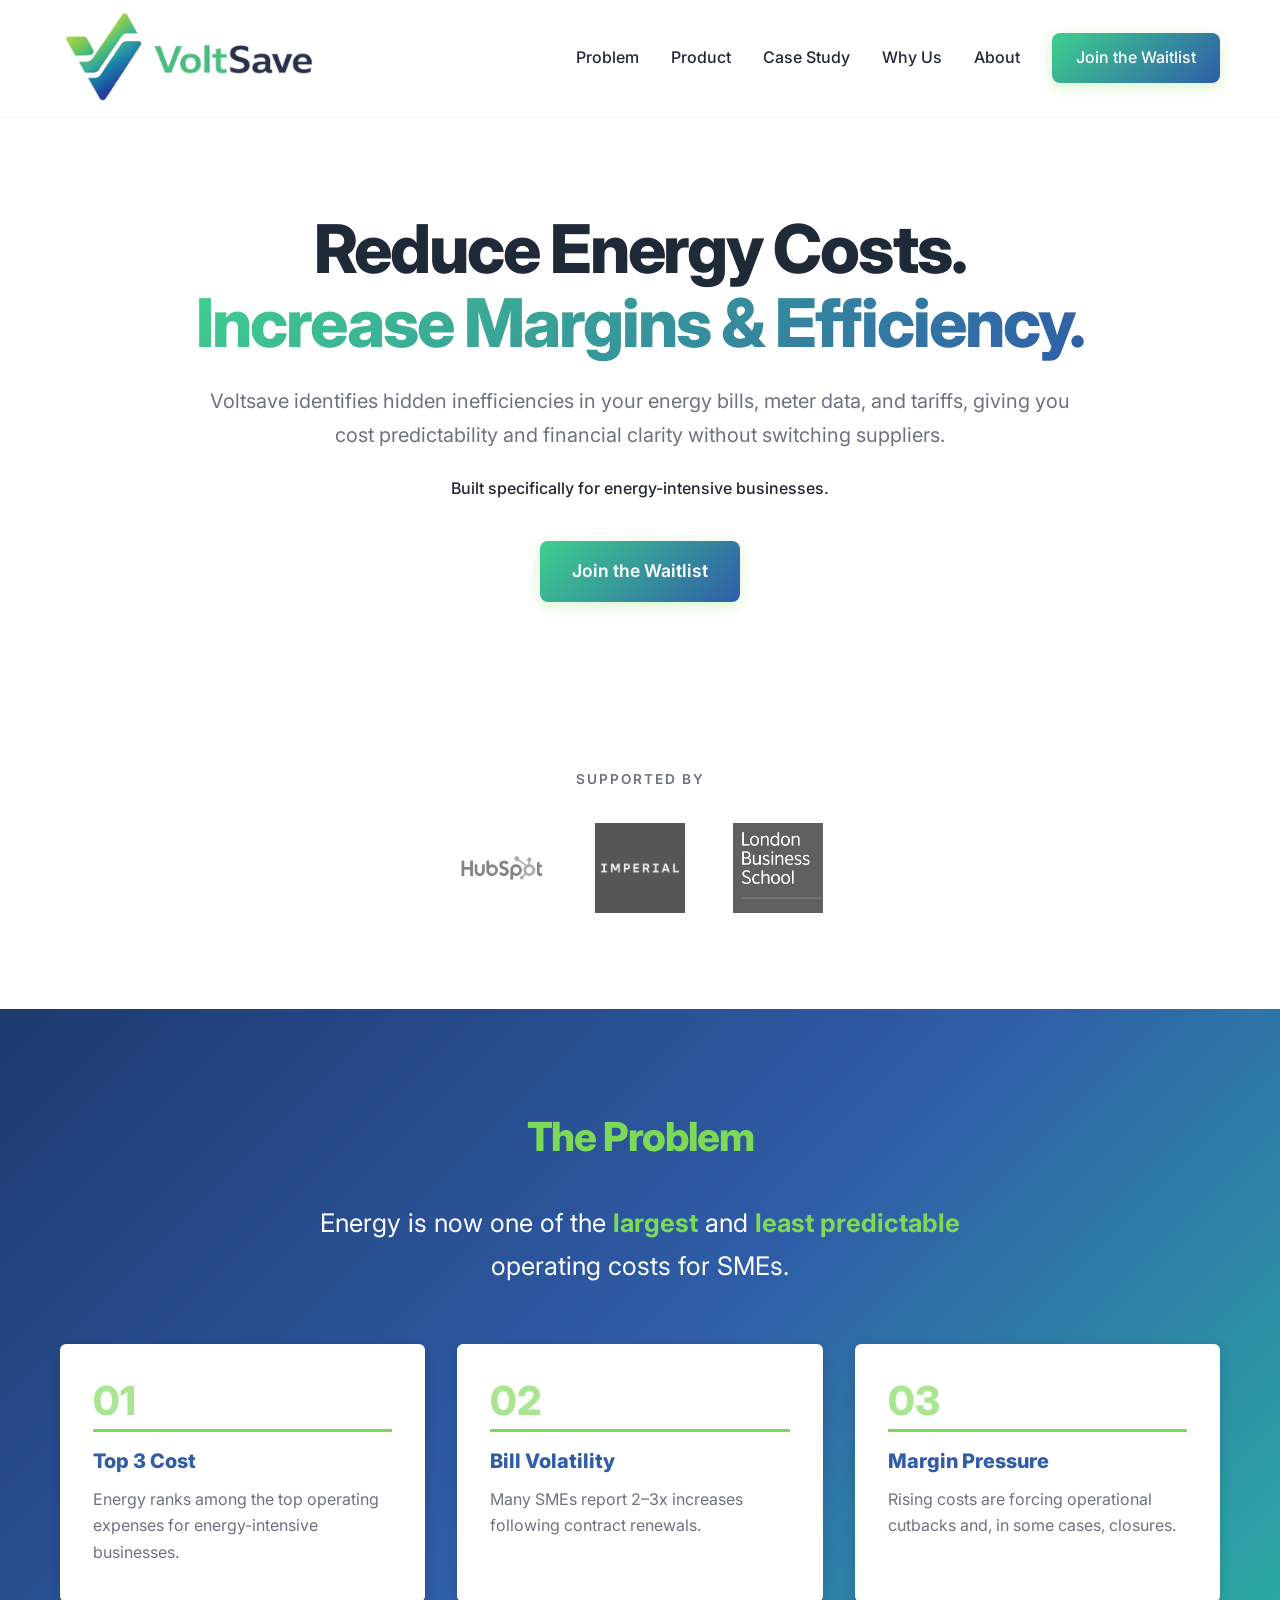
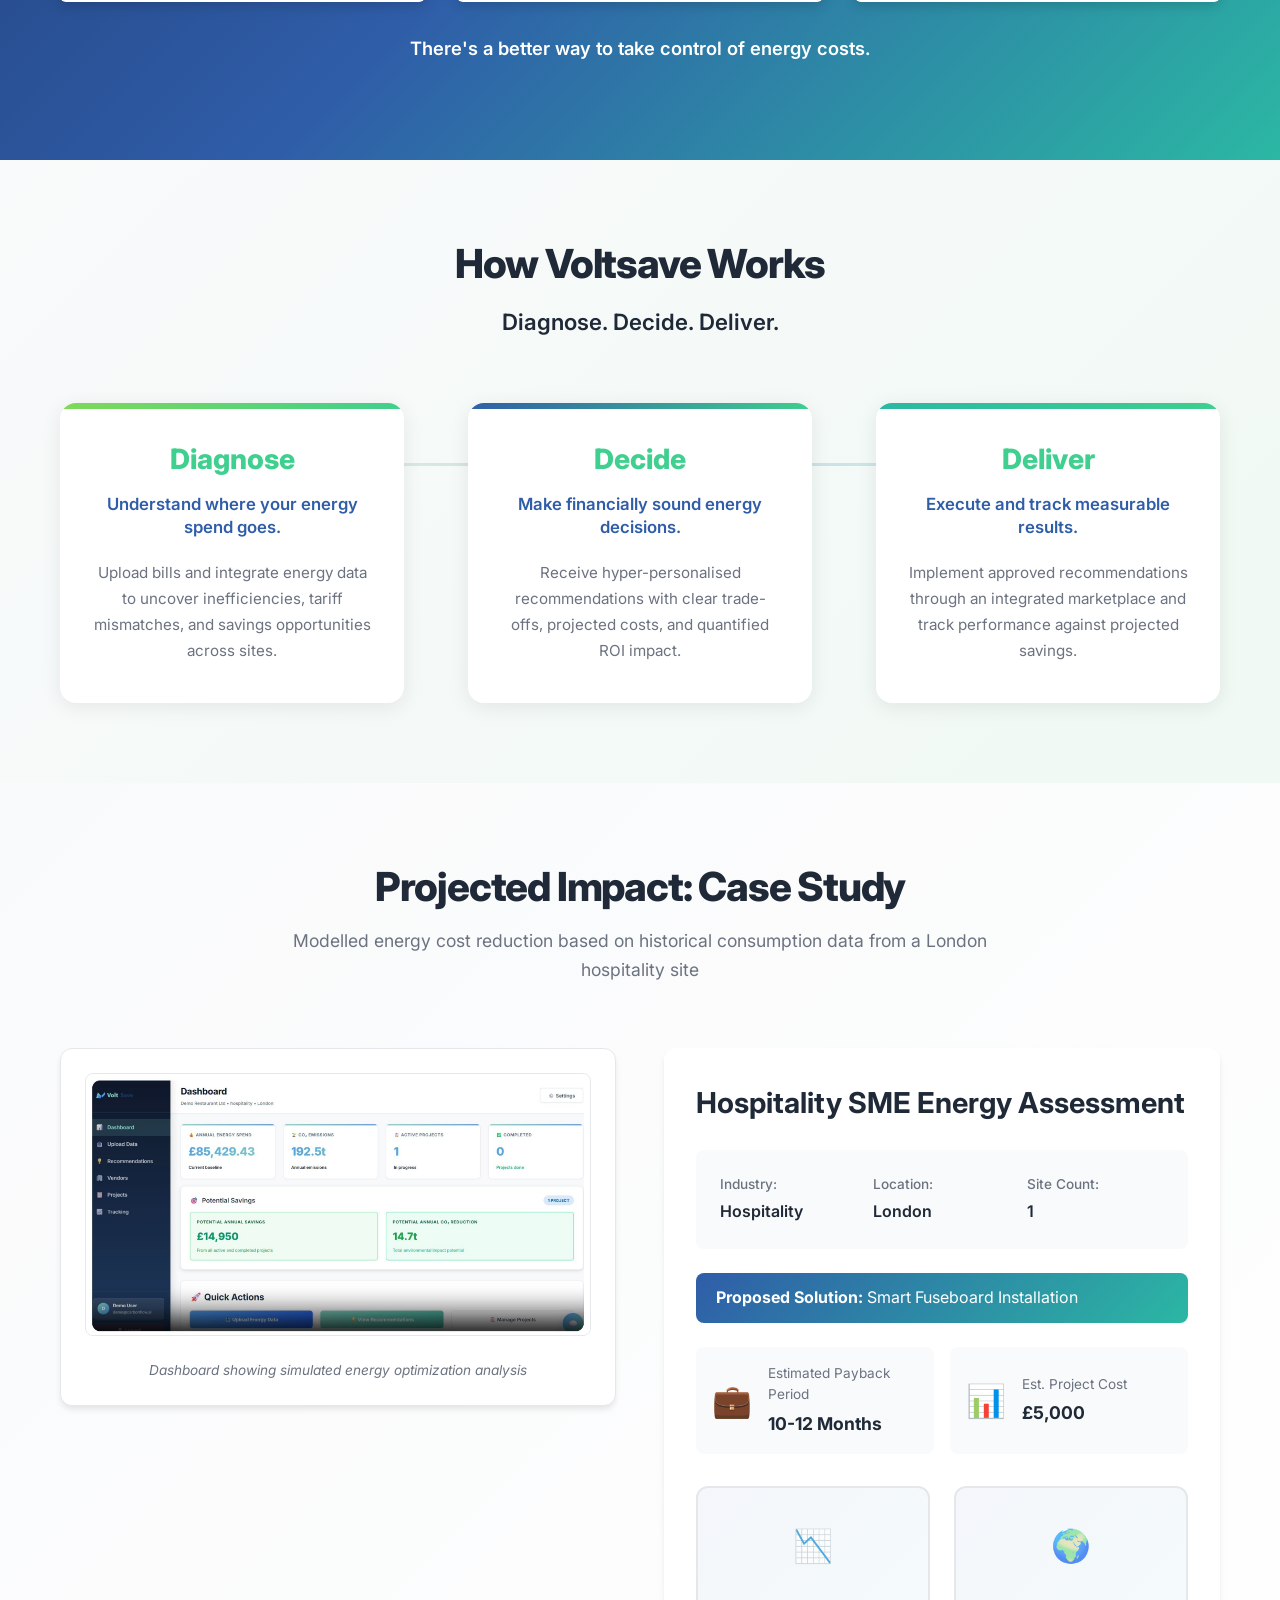
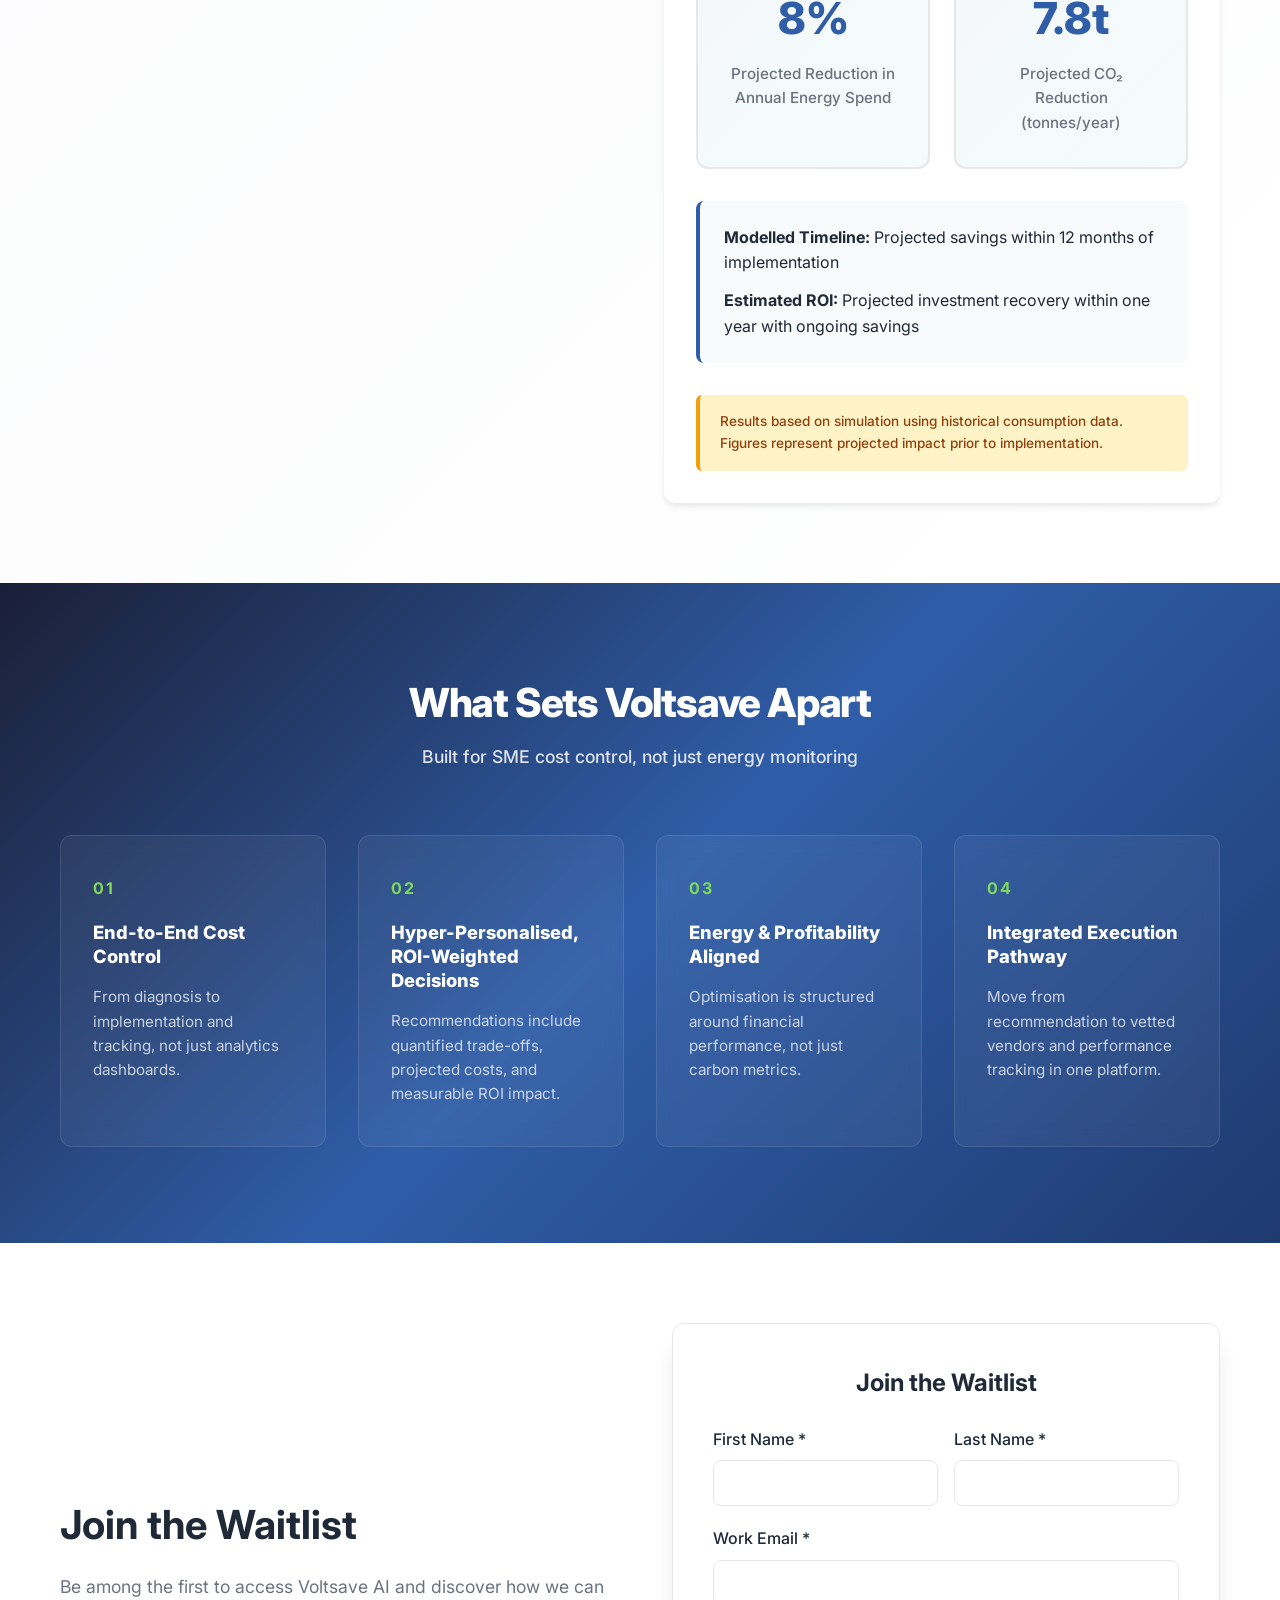
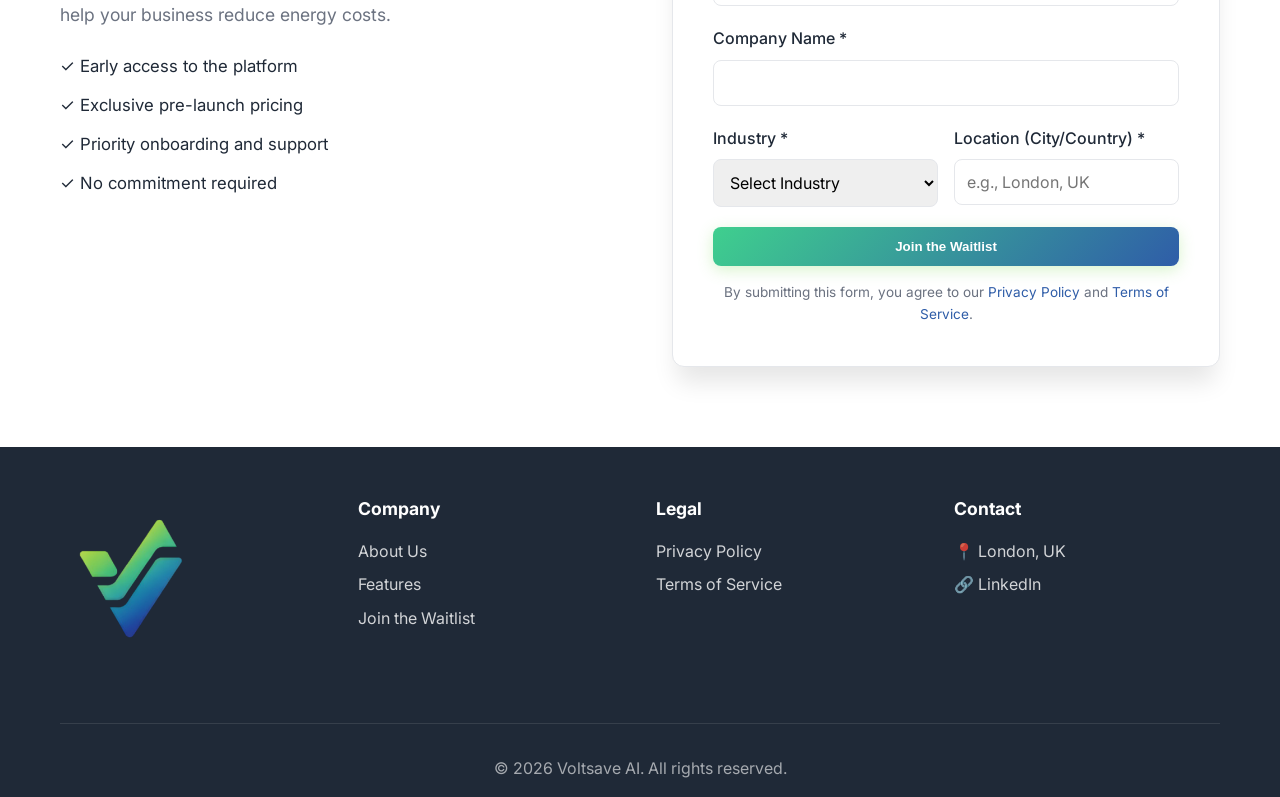
==== index.html @ 3561ffb1 "Initial commit - Voltsave AI website with waitlist integration" ====
<!DOCTYPE html>
<html lang="en">
<head>
    <meta charset="UTF-8">
    <meta name="viewport" content="width=device-width, initial-scale=1.0">
    <meta name="description" content="Voltsave AI - Smart energy management for UK & EU SMEs. Reduce energy costs with AI-powered insights.">
    <title>Voltsave AI - Smart Energy Management for SMEs</title>
    <link rel="stylesheet" href="styles.css">
    <link rel="preconnect" href="https://fonts.googleapis.com">
    <link rel="preconnect" href="https://fonts.gstatic.com" crossorigin>
    <link href="https://fonts.googleapis.com/css2?family=Inter:wght@300;400;500;600;700;800&display=swap" rel="stylesheet">
</head>
<body>
    <!-- Navigation -->
    <nav class="navbar">
        <div class="container">
            <div class="nav-wrapper">
                <a href="index.html" class="logo">
                    <img src="assets/logo.png" alt="Voltsave AI" class="logo-img">
                </a>
                <div class="nav-links">
                    <a href="#problem">Problem</a>
                    <a href="#features">Product</a>
                    <a href="#case-study">Case Study</a>
                    <a href="#benefits">Why Us</a>
                    <a href="about.html">About</a>
                    <a href="#demo" class="btn-primary">Join the Waitlist</a>
                </div>
                <button class="mobile-menu-toggle" aria-label="Toggle menu">
                    <span></span>
                    <span></span>
                    <span></span>
                </button>
            </div>
        </div>
    </nav>

    <!-- Hero Section -->
    <section class="hero">
        <div class="hero-bg-video">
            <video autoplay loop muted playsinline>
                <source src="assets/7796797-hd_1920_1080_30fps.mp4" type="video/mp4">
            </video>
        </div>
        <div class="container">
            <div class="hero-grid">
                <div class="hero-content">
                    <h1 class="hero-title">
                        Reduce Energy Costs. <span class="gradient-text">Increase Margins & Efficiency.</span>
                    </h1>
                    <p class="hero-subtitle">
                        Voltsave identifies hidden inefficiencies in your energy bills, meter data, and tariffs, giving you cost predictability and financial clarity without switching suppliers.
                    </p>
                    <p class="hero-positioning">Built specifically for energy-intensive businesses.</p>
                    <div class="hero-cta">
                        <a href="#demo" class="btn-primary btn-large">Join the Waitlist</a>
                    </div>
                </div>
            </div>
            
            <!-- Supported By -->
            <div class="trusted-by">
                <p class="trusted-by-label">SUPPORTED BY</p>
                <div class="trusted-logos">
                    <div class="trust-logo">
                        <img src="assets/incubator-1.png" alt="Incubator Partner" onerror="this.style.display='none'">
                    </div>
                    <div class="trust-logo">
                        <img src="assets/incubator-2.jpeg" alt="Incubator Partner" onerror="this.style.display='none'">
                    </div>
                    <div class="trust-logo">
                        <img src="assets/incubator-3.jpg" alt="Incubator Partner" onerror="this.style.display='none'">
                    </div>
                </div>
            </div>
        </div>
    </section>

    <!-- Problem Section -->
    <section id="problem" class="problem">
        <div class="container">
            <h2 class="problem-title">The Problem</h2>
            <p class="problem-intro">
                Energy is now one of the <strong>largest</strong> and <strong>least predictable</strong> operating costs for SMEs.
            </p>
            <div class="problem-grid">
                <div class="problem-column">
                    <div class="problem-number">01</div>
                    <h3 class="problem-heading">Top 3 Cost</h3>
                    <p class="problem-text">Energy ranks among the top operating expenses for energy-intensive businesses.</p>
                </div>
                <div class="problem-column">
                    <div class="problem-number">02</div>
                    <h3 class="problem-heading">Bill Volatility</h3>
                    <p class="problem-text">Many SMEs report 2–3x increases following contract renewals.</p>
                </div>
                <div class="problem-column">
                    <div class="problem-number">03</div>
                    <h3 class="problem-heading">Margin Pressure</h3>
                    <p class="problem-text">Rising costs are forcing operational cutbacks and, in some cases, closures.</p>
                </div>
            </div>
            <p class="problem-transition">There's a better way to take control of energy costs.</p>
        </div>
    </section>

    <!-- How Voltsave Works Section -->
    <section id="features" class="features">
        <div class="container">
            <div class="section-header">
                <h2>How Voltsave Works</h2>
                <p class="how-subtitle">Diagnose. Decide. Deliver.</p>
            </div>
            <div class="how-it-works-grid">
                <div class="work-step" data-aos="fade-up" data-aos-delay="0">
                    <div class="step-content">
                        <h3 class="step-title">Diagnose</h3>
                        <p class="step-tagline">Understand where your energy spend goes.</p>
                        <p class="step-description">Upload bills and integrate energy data to uncover inefficiencies, tariff mismatches, and savings opportunities across sites.</p>
                    </div>
                </div>
                <div class="work-step" data-aos="fade-up" data-aos-delay="100">
                    <div class="step-content">
                        <h3 class="step-title">Decide</h3>
                        <p class="step-tagline">Make financially sound energy decisions.</p>
                        <p class="step-description">Receive hyper-personalised recommendations with clear trade-offs, projected costs, and quantified ROI impact.</p>
                    </div>
                </div>
                <div class="work-step" data-aos="fade-up" data-aos-delay="200">
                    <div class="step-content">
                        <h3 class="step-title">Deliver</h3>
                        <p class="step-tagline">Execute and track measurable results.</p>
                        <p class="step-description">Implement approved recommendations through an integrated marketplace and track performance against projected savings.</p>
                    </div>
                </div>
            </div>
        </div>
    </section>

    <!-- Case Study Section -->
    <section id="case-study" class="case-study">
        <div class="container">
            <div class="section-header">
                <h2>Projected Impact: <span class="no-wrap">Case Study</span></h2>
                <p>Modelled energy cost reduction based on historical consumption data from a London hospitality site</p>
            </div>
            <div class="case-study-content">
                <div class="case-study-visual" data-aos="fade-right">
                    <img src="assets/Dashboard.jpg" alt="Energy Analysis Dashboard" class="analysis-dashboard">
                    <p class="visual-caption">Dashboard showing simulated energy optimization analysis</p>
                </div>
                <div class="case-study-details" data-aos="fade-left">
                    <div class="case-study-header">
                        <h3>Hospitality SME Energy Assessment</h3>
                        <div class="case-study-meta">
                            <div class="meta-item">
                                <span class="meta-label">Industry:</span>
                                <span class="meta-value">Hospitality</span>
                            </div>
                            <div class="meta-item">
                                <span class="meta-label">Location:</span>
                                <span class="meta-value">London</span>
                            </div>
                            <div class="meta-item">
                                <span class="meta-label">Site Count:</span>
                                <span class="meta-value">1</span>
                            </div>
                        </div>
                    </div>
                    <div class="solution-info">
                        <div class="solution-badge">
                            <strong>Proposed Solution:</strong> Smart Fuseboard Installation
                        </div>
                        <div class="solution-details">
                            <div class="detail-item">
                                <div class="detail-icon">💼</div>
                                <div>
                                    <div class="detail-label">Estimated Payback Period</div>
                                    <div class="detail-value">10-12 Months</div>
                                </div>
                            </div>
                            <div class="detail-item">
                                <div class="detail-icon">📊</div>
                                <div>
                                    <div class="detail-label">Est. Project Cost</div>
                                    <div class="detail-value">£5,000</div>
                                </div>
                            </div>
                        </div>
                    </div>
                    <div class="results-grid">
                        <div class="result-card">
                            <div class="result-icon">📉</div>
                            <div class="result-number" data-count="17" data-suffix="%">0</div>
                            <div class="result-label">Projected Reduction in Annual Energy Spend</div>
                        </div>
                        <div class="result-card">
                            <div class="result-icon">🌍</div>
                            <div class="result-number" data-count="14.7" data-suffix="t">0</div>
                            <div class="result-label">Projected CO₂ Reduction (tonnes/year)</div>
                        </div>
                    </div>
                    <div class="chart-info">
                        <p><strong>Modelled Timeline:</strong> Projected savings within 12 months of implementation</p>
                        <p><strong>Estimated ROI:</strong> Projected investment recovery within one year with ongoing savings</p>
                    </div>
                    <div class="transparency-note">
                        <p>Results based on simulation using historical consumption data. Figures represent projected impact prior to implementation.</p>
                    </div>
                </div>
            </div>
        </div>
    </section>

    <!-- Benefits Section -->
    <section id="benefits" class="why-voltsave">
        <div class="container">
            <div class="section-header">
                <h2>What Sets Voltsave Apart</h2>
                <p>Built for SME cost control, not just energy monitoring</p>
            </div>
            <div class="why-grid">
                <div class="why-pillar" data-aos="fade-up" data-aos-delay="0">
                    <div class="pillar-number">01</div>
                    <h3 class="pillar-title">End-to-End Cost Control</h3>
                    <p class="pillar-description">From diagnosis to implementation and tracking, not just analytics dashboards.</p>
                </div>
                <div class="why-pillar" data-aos="fade-up" data-aos-delay="100">
                    <div class="pillar-number">02</div>
                    <h3 class="pillar-title">Hyper-Personalised, ROI-Weighted Decisions</h3>
                    <p class="pillar-description">Recommendations include quantified trade-offs, projected costs, and measurable ROI impact.</p>
                </div>
                <div class="why-pillar" data-aos="fade-up" data-aos-delay="200">
                    <div class="pillar-number">03</div>
                    <h3 class="pillar-title">Energy & Profitability Aligned</h3>
                    <p class="pillar-description">Optimisation is structured around financial performance, not just carbon metrics.</p>
                </div>
                <div class="why-pillar" data-aos="fade-up" data-aos-delay="300">
                    <div class="pillar-number">04</div>
                    <h3 class="pillar-title">Integrated Execution Pathway</h3>
                    <p class="pillar-description">Move from recommendation to vetted vendors and performance tracking in one platform.</p>
                </div>
            </div>
        </div>
    </section>

    <!-- Demo Section -->
    <section id="demo" class="demo-section">
        <div class="container">
            <div class="demo-content">
                <div class="demo-text">
                    <h2>Join the Waitlist</h2>
                    <p>Be among the first to access Voltsave AI and discover how we can help your business reduce energy costs.</p>
                    <ul class="demo-benefits">
                        <li>✓ Early access to the platform</li>
                        <li>✓ Exclusive pre-launch pricing</li>
                        <li>✓ Priority onboarding and support</li>
                        <li>✓ No commitment required</li>
                    </ul>
                </div>
                <div class="demo-form-container">
                    <form id="demoForm" class="demo-form">
                        <h3>Join the Waitlist</h3>
                        <div class="form-row">
                            <div class="form-group">
                                <label for="firstName">First Name *</label>
                                <input type="text" id="firstName" name="firstName" required>
                            </div>
                            <div class="form-group">
                                <label for="lastName">Last Name *</label>
                                <input type="text" id="lastName" name="lastName" required>
                            </div>
                        </div>
                        <div class="form-group">
                            <label for="email">Work Email *</label>
                            <input type="email" id="email" name="email" required>
                        </div>
                        <div class="form-group">
                            <label for="company">Company Name *</label>
                            <input type="text" id="company" name="company" required>
                        </div>
                        <div class="form-row">
                            <div class="form-group">
                                <label for="industry">Industry *</label>
                                <select id="industry" name="industry" required>
                                    <option value="">Select Industry</option>
                                    <option value="hospitality">Hospitality (Hotels, Restaurants, Cafes)</option>
                                    <option value="retail">Retail (Shops, Supermarkets)</option>
                                    <option value="food-beverage">Food & Beverage Production</option>
                                    <option value="manufacturing">Light Manufacturing</option>
                                    <option value="healthcare">Healthcare & Medical Facilities</option>
                                    <option value="leisure">Leisure & Fitness Centers</option>
                                    <option value="education">Education & Training</option>
                                    <option value="office">Office & Commercial Buildings</option>
                                    <option value="warehouse">Warehousing & Logistics</option>
                                    <option value="automotive">Automotive Services</option>
                                    <option value="real-estate">Real Estate & Property Management</option>
                                    <option value="agriculture">Agriculture & Farming</option>
                                    <option value="other">Other</option>
                                </select>
                            </div>
                            <div class="form-group">
                                <label for="location">Location (City/Country) *</label>
                                <input type="text" id="location" name="location" placeholder="e.g., London, UK" required>
                            </div>
                        </div>
                        <button type="submit" class="btn-primary btn-full">Join the Waitlist</button>
                        <p class="form-disclaimer">
                            By submitting this form, you agree to our <a href="privacy.html">Privacy Policy</a> and <a href="terms.html">Terms of Service</a>.
                        </p>
                    </form>
                </div>
            </div>
        </div>
    </section>

    <!-- Footer -->
    <footer class="footer">
        <div class="container">
            <div class="footer-content">
                <div class="footer-section">
                    <div class="footer-logo">
                        <img src="assets/Voltsave AI Logo Only.png" alt="Voltsave AI" style="height: 180px;">
                    </div>
                </div>
                <div class="footer-section">
                    <h4>Company</h4>
                    <ul>
                        <li><a href="about.html">About Us</a></li>
                        <li><a href="#features">Features</a></li>
                        <li><a href="#demo">Join the Waitlist</a></li>
                    </ul>
                </div>
                <div class="footer-section">
                    <h4>Legal</h4>
                    <ul>
                        <li><a href="privacy.html">Privacy Policy</a></li>
                        <li><a href="terms.html">Terms of Service</a></li>
                    </ul>
                </div>
                <div class="footer-section">
                    <h4>Contact</h4>
                    <p>📍 London, UK</p>
                    <p><a href="https://linkedin.com/company/voltsave-ai" target="_blank" rel="noopener noreferrer" style="color: inherit; text-decoration: none;">🔗 LinkedIn</a></p>
                </div>
            </div>
            <div class="footer-bottom">
                <p>&copy; 2026 Voltsave AI. All rights reserved.</p>
            </div>
        </div>
    </footer>

    <script src="script.js"></script>
    <!-- Google Analytics - Replace with your tracking ID -->
    <script async src="https://www.googletagmanager.com/gtag/js?id=GA_MEASUREMENT_ID"></script>
    <script>
        window.dataLayer = window.dataLayer || [];
        function gtag(){dataLayer.push(arguments);}
        gtag('js', new Date());
        gtag('config', 'GA_MEASUREMENT_ID');
    </script>
</body>
</html>
---- styles.css ----
/* ===== CSS Reset & Base Styles ===== */
* {
    margin: 0;
    padding: 0;
    box-sizing: border-box;
}

:root {
    --primary-color: #2F5DA8;
    --primary-dark: #1e3a6f;
    --primary-light: #2BB7A3;
    --secondary-color: #7ED957;
    --accent-color: #3FCF8E;
    --text-dark: #1f2937;
    --text-light: #6b7280;
    --bg-light: #f9fafb;
    --bg-white: #ffffff;
    --border-color: #e5e7eb;
    --gradient: linear-gradient(135deg, #7ED957 0%, #2BB7A3 100%);
    --gradient-alt: linear-gradient(135deg, #3FCF8E 0%, #2F5DA8 100%);
    --shadow-sm: 0 1px 2px 0 rgba(0, 0, 0, 0.05);
    --shadow-md: 0 4px 6px -1px rgba(0, 0, 0, 0.1);
    --shadow-lg: 0 10px 15px -3px rgba(0, 0, 0, 0.1);
    --shadow-xl: 0 20px 25px -5px rgba(0, 0, 0, 0.1);
}

body {
    font-family: 'Inter', -apple-system, BlinkMacSystemFont, 'Segoe UI', Roboto, sans-serif;
    color: var(--text-dark);
    line-height: 1.6;
    overflow-x: hidden;
}

.container {
    max-width: 1200px;
    margin: 0 auto;
    padding: 0 20px;
}

.no-wrap {
    white-space: nowrap;
}

/* ===== Navigation ===== */
.navbar {
    background: var(--bg-white);
    box-shadow: var(--shadow-sm);
    position: sticky;
    top: 0;
    z-index: 1000;
    padding: 0.5rem 0;
}

.nav-wrapper {
    display: flex;
    justify-content: space-between;
    align-items: center;
}

.logo {
    display: flex;
    align-items: center;
    gap: 0.5rem;
    font-size: 1.5rem;
    font-weight: 700;
    color: var(--text-dark);
    text-decoration: none;
}

.logo-img {
    height: 100px;
    width: auto;
}

.logo-icon {
    font-size: 1.8rem;
}

.nav-links {
    display: flex;
    align-items: center;
    gap: 2rem;
}

.nav-links a {
    color: var(--text-dark);
    text-decoration: none;
    font-weight: 500;
    transition: color 0.3s ease;
}

.nav-links a:hover {
    color: var(--primary-color);
}

.nav-links .btn-primary {
    color: white;
}

.nav-links .btn-primary:hover {
    color: white;
}

.mobile-menu-toggle {
    display: none;
    flex-direction: column;
    gap: 4px;
    background: none;
    border: none;
    cursor: pointer;
}

.mobile-menu-toggle span {
    width: 25px;
    height: 3px;
    background: var(--text-dark);
    transition: all 0.3s ease;
}

/* ===== Buttons ===== */
.btn-primary {
    background: var(--gradient-alt);
    color: white;
    padding: 0.75rem 1.5rem;
    border-radius: 8px;
    text-decoration: none;
    font-weight: 600;
    display: inline-block;
    transition: all 0.3s cubic-bezier(0.4, 0, 0.2, 1);
    border: none;
    cursor: pointer;
    position: relative;
    overflow: hidden;
    box-shadow: 0 4px 15px rgba(126, 217, 87, 0.3);
}

.btn-primary::before {
    content: '';
    position: absolute;
    top: 0;
    left: -100%;
    width: 100%;
    height: 100%;
    background: linear-gradient(90deg, transparent, rgba(255, 255, 255, 0.2), transparent);
    transition: left 0.5s ease;
}

.btn-primary:hover::before {
    left: 100%;
}

.btn-primary:hover {
    transform: translateY(-2px);
    box-shadow: 0 6px 25px rgba(126, 217, 87, 0.4);
}

.btn-primary:active {
    transform: translateY(0);
}

.btn-large {
    padding: 1rem 2rem;
    font-size: 1.1rem;
}

.btn-full {
    width: 100%;
}

.btn-white {
    background: white;
    color: var(--primary-color);
    box-shadow: 0 4px 15px rgba(47, 93, 168, 0.2);
}

.btn-white:hover {
    background: #f9fafb;
    box-shadow: 0 6px 25px rgba(47, 93, 168, 0.3);
}

/* ===== Hero Section ===== */
.hero {
    padding: 6rem 0;
    background: var(--bg-white);
    min-height: 85vh;
    display: flex;
    align-items: center;
    position: relative;
    overflow: hidden;
}

.hero-bg-video {
    position: absolute;
    top: 0;
    left: 0;
    width: 100%;
    height: 100%;
    overflow: hidden;
    z-index: 0;
}

.hero-bg-video video {
    width: 100%;
    height: 100%;
    object-fit: cover;
    opacity: 0.15;
}

.hero .container {
    position: relative;
    z-index: 1;
}

.hero-grid {
    display: flex;
    justify-content: center;
    align-items: center;
}

.hero-content {
    text-align: center;
    position: relative;
    z-index: 1;
    max-width: 900px;
    margin: 0 auto;
}

.hero-title {
    font-size: 4.2rem;
    font-weight: 800;
    line-height: 1.1;
    margin-bottom: 1.5rem;
    color: var(--text-dark);
    letter-spacing: -0.03em;
    text-align: center;
}

.gradient-text {
    background: var(--gradient-alt);
    -webkit-background-clip: text;
    -webkit-text-fill-color: transparent;
    background-clip: text;
}

.hero-subtitle {
    font-size: 1.25rem;
    color: var(--text-light);
    margin-bottom: 1.5rem;
    line-height: 1.7;
    max-width: 100%;
    margin-left: auto;
    margin-right: auto;
    text-align: center;
}

.hero-positioning {
    font-size: 1rem;
    color: var(--text-dark);
    font-weight: 500;
    margin-bottom: 2.5rem;
}

.hero-cta {
    margin-bottom: 5rem;
}

.hero-visual {
    display: flex;
    align-items: center;
    justify-content: center;
}

.dashboard-image {
    width: 100%;
    height: auto;
    border-radius: 16px;
    box-shadow: 0 25px 70px rgba(0, 0, 0, 0.18);
    border: 1px solid var(--border-color);
    transition: transform 0.3s ease, box-shadow 0.3s ease;
}

.dashboard-image:hover {
    transform: translateY(-6px);
    box-shadow: 0 30px 80px rgba(0, 0, 0, 0.22);
}

/* ===== Trusted By Section ===== */
.trusted-by {
    padding: 3rem 0 0 0;
    margin-top: 2rem;
}

.trusted-by-label {
    text-align: center;
    font-size: 0.85rem;
    font-weight: 600;
    letter-spacing: 2px;
    color: var(--text-light);
    margin-bottom: 2rem;
}

.trusted-logos {
    display: flex;
    justify-content: center;
    align-items: center;
    gap: 3rem;
    flex-wrap: wrap;
}

.trust-logo {
    height: 90px;
    display: flex;
    align-items: center;
    opacity: 0.7;
    transition: opacity 0.3s ease;
}

.trust-logo:hover {
    opacity: 1;
}

.trust-logo img {
    max-height: 90px;
    max-width: 240px;
    width: auto;
    height: auto;
    object-fit: contain;
    filter: grayscale(100%);
    transition: filter 0.3s ease;
}

.trust-logo:hover img {
    filter: grayscale(0%);
}

/* ===== Problem Section ===== */
.problem {
    padding: 6rem 0;
    background: linear-gradient(135deg, #1e3a6f 0%, #2F5DA8 50%, #2BB7A3 100%);
    position: relative;
}

.problem-title {
    font-size: 2.5rem;
    font-weight: 800;
    color: #7ED957;
    margin-bottom: 2rem;
    text-align: center;
    letter-spacing: -0.03em;
}

.problem-intro {
    font-size: 1.6rem;
    font-weight: 400;
    color: #ffffff;
    text-align: center;
    max-width: 700px;
    margin: 0 auto 3.5rem;
    line-height: 1.7;
}

.problem-intro strong {
    font-weight: 700;
    color: #7ED957;
}

.problem-grid {
    display: grid;
    grid-template-columns: repeat(3, 1fr);
    gap: 2rem;
    margin-bottom: 2rem;
}

.problem-column {
    background: var(--bg-white);
    padding: 2.25rem 2rem;
    border-radius: 6px;
    text-align: left;
    border: 1px solid rgba(255, 255, 255, 0.2);
    box-shadow: 0 4px 12px rgba(0, 0, 0, 0.15);
    transition: all 0.25s ease;
    position: relative;
}

.problem-column:hover {
    transform: translateY(-3px);
    box-shadow: 0 8px 24px rgba(0, 0, 0, 0.2);
    border-color: rgba(126, 217, 87, 0.4);
}

.problem-number {
    font-size: 2.5rem;
    font-weight: 800;
    color: #7ED957;
    opacity: 0.65;
    margin-bottom: 0.5rem;
    line-height: 1;
    transition: opacity 0.3s ease;
}

.problem-column:hover .problem-number {
    opacity: 0.85;
}

.problem-heading {
    font-size: 1.25rem;
    font-weight: 800;
    color: var(--primary-color);
    margin-bottom: 0.75rem;
    line-height: 1.3;
    padding-top: 1rem;
    border-top: 3px solid var(--secondary-color);
}

.problem-text {
    font-size: 1rem;
    color: var(--text-light);
    line-height: 1.65;
}

.problem-transition {
    font-size: 1.15rem;
    font-weight: 600;
    color: #ffffff;
    text-align: center;
    margin-top: 0.5rem;
}

/* ===== Features Section ===== */
.features {
    padding: 5rem 0;
    background: linear-gradient(135deg, #f9fafb 0%, #f0f9f4 100%);
}

.section-header {
    text-align: center;
    margin-bottom: 4rem;
}

.section-header h2 {
    font-size: 2.5rem;
    font-weight: 800;
    margin-bottom: 1rem;
    letter-spacing: -0.03em;
    line-height: 1.2;
}

.section-header h2 .no-wrap {
    white-space: nowrap;
}

.section-header p {
    font-size: 1.1rem;
    color: var(--text-light);
    max-width: 700px;
    margin: 0 auto;
}

.features-grid {
    display: grid;
    grid-template-columns: repeat(auto-fit, minmax(300px, 1fr));
    gap: 2rem;
}

.feature-card {
    background: var(--bg-white);
    padding: 2rem;
    border-radius: 12px;
    border: 1px solid var(--border-color);
    transition: all 0.4s cubic-bezier(0.4, 0, 0.2, 1);
    position: relative;
    overflow: hidden;
}

.feature-card::before {
    content: '';
    position: absolute;
    top: 0;
    left: 0;
    width: 100%;
    height: 100%;
    background: var(--gradient-alt);
    opacity: 0;
    transition: opacity 0.4s ease;
    z-index: 0;
}

.feature-card:hover::before {
    opacity: 0.05;
}

.feature-card:hover {
    transform: translateY(-8px);
    box-shadow: 0 20px 40px -10px rgba(0, 0, 0, 0.15);
    border-color: var(--primary-color);
}

.feature-icon {
    font-size: 3rem;
    margin-bottom: 1rem;
    position: relative;
    z-index: 1;
    transition: transform 0.3s ease;
}

.feature-card:hover .feature-icon {
    transform: scale(1.1);
}

.feature-card h3 {
    font-size: 1.3rem;
    margin-bottom: 0.75rem;
    color: var(--text-dark);
    position: relative;
    z-index: 1;
}

.feature-card p {
    color: var(--text-light);
    line-height: 1.6;
    position: relative;
    z-index: 1;
}

/* ===== How Voltsave Works ===== */
.how-subtitle {
    font-size: 1.4rem !important;
    font-weight: 600 !important;
    color: var(--text-dark) !important;
    margin-top: 1rem !important;
}

.how-it-works-grid {
    display: grid;
    grid-template-columns: repeat(3, 1fr);
    gap: 4rem;
    margin-top: 4rem;
    position: relative;
}

.how-it-works-grid::before {
    content: '';
    position: absolute;
    top: 60px;
    left: 16.66%;
    right: 16.66%;
    height: 3px;
    background: linear-gradient(to right, var(--secondary-color) 0%, var(--primary-color) 50%, var(--primary-light) 100%);
    opacity: 0.2;
    z-index: 0;
}

.work-step {
    background: var(--bg-white);
    padding: 0;
    border-radius: 16px;
    transition: all 0.4s ease;
    position: relative;
    overflow: hidden;
    box-shadow: 0 4px 20px rgba(0, 0, 0, 0.08);
}

.work-step::before {
    content: '';
    position: absolute;
    top: 0;
    left: 0;
    right: 0;
    height: 6px;
    transition: height 0.3s ease;
}

.work-step:nth-child(1)::before {
    background: linear-gradient(135deg, var(--secondary-color), var(--accent-color));
}

.work-step:nth-child(2)::before {
    background: linear-gradient(135deg, var(--primary-color), var(--accent-color));
}

.work-step:nth-child(3)::before {
    background: linear-gradient(135deg, var(--primary-light), var(--accent-color));
}

.work-step:hover {
    transform: translateY(-12px);
    box-shadow: 0 12px 40px rgba(0, 0, 0, 0.15);
}

.work-step:hover::before {
    height: 8px;
}

.step-number,
.step-icon {
    width: 80px;
    height: 80px;
    border-radius: 50%;
    display: flex;
    align-items: center;
    justify-content: center;
    font-size: 2.5rem;
    font-weight: 800;
    color: white;
    margin: -40px auto 0;
    position: relative;
    z-index: 2;
    box-shadow: 0 4px 16px rgba(0, 0, 0, 0.15);
}

.work-step:nth-child(1) .step-number,
.work-step:nth-child(1) .step-icon {
    background: linear-gradient(135deg, var(--secondary-color), var(--accent-color));
}

.work-step:nth-child(2) .step-number,
.work-step:nth-child(2) .step-icon {
    background: linear-gradient(135deg, var(--primary-color), var(--accent-color));
}

.work-step:nth-child(3) .step-number,
.work-step:nth-child(3) .step-icon {
    background: linear-gradient(135deg, var(--primary-light), var(--accent-color));
}

.step-content {
    padding: 2.5rem 2rem 2.5rem;
}

.step-title {
    font-size: 1.75rem;
    font-weight: 800;
    color: var(--accent-color);
    margin-bottom: 1rem;
    line-height: 1.2;
    text-align: center;
}

.step-tagline {
    font-size: 1.05rem;
    font-weight: 600;
    color: var(--primary-color);
    margin-bottom: 1.25rem;
    line-height: 1.4;
    text-align: center;
}

.step-description {
    font-size: 0.95rem;
    color: var(--text-light);
    line-height: 1.7;
    text-align: center;
}

/* ===== Why Voltsave Section ===== */
.why-voltsave {
    padding: 6rem 0;
    background: linear-gradient(135deg, #1a1f36 0%, #2F5DA8 50%, #1e3a6f 100%);
    position: relative;
}

.why-voltsave .section-header h2 {
    color: #ffffff;
}

.why-voltsave .section-header p {
    color: rgba(255, 255, 255, 0.85);
    font-weight: 500;
}

.why-grid {
    display: grid;
    grid-template-columns: repeat(4, 1fr);
    gap: 2rem;
    margin-top: 3rem;
}

.why-pillar {
    background: rgba(255, 255, 255, 0.05);
    backdrop-filter: blur(10px);
    padding: 2.5rem 2rem;
    border-radius: 12px;
    border: 1px solid rgba(255, 255, 255, 0.1);
    transition: all 0.3s ease;
    position: relative;
}

.why-pillar:hover {
    background: rgba(255, 255, 255, 0.08);
    border-color: var(--secondary-color);
    transform: translateY(-5px);
}

.pillar-number {
    font-size: 1rem;
    font-weight: 700;
    color: var(--secondary-color);
    margin-bottom: 1.25rem;
    letter-spacing: 0.1em;
}

.pillar-title {
    font-size: 1.15rem;
    font-weight: 800;
    color: #ffffff;
    margin-bottom: 1rem;
    line-height: 1.3;
}

.pillar-description {
    font-size: 0.95rem;
    color: rgba(255, 255, 255, 0.75);
    line-height: 1.6;
}

/* ===== Case Study Section ===== */
.case-study {
    padding: 5rem 0;
    background: linear-gradient(135deg, #f9fafb 0%, #ffffff 100%);
}

.case-study-content {
    display: grid;
    grid-template-columns: 1fr 1fr;
    gap: 3rem;
    margin-top: 3rem;
    align-items: start;
}

.case-study-video,
.case-study-visual {
    position: sticky;
    top: 100px;
}

.case-study-visual {
    background: white;
    border-radius: 12px;
    padding: 1.5rem;
    box-shadow: var(--shadow-md);
    border: 1px solid var(--border-color);
}

.analysis-dashboard {
    width: 100%;
    height: auto;
    border-radius: 8px;
    border: 1px solid var(--border-color);
    margin-bottom: 1rem;
}

.visual-caption {
    font-size: 0.85rem;
    color: var(--text-light);
    text-align: center;
    font-style: italic;
    margin: 0;
}

.video-placeholder {
    position: relative;
    border-radius: 12px;
    overflow: hidden;
    box-shadow: var(--shadow-xl);
    background: var(--text-dark);
}

.video-placeholder video {
    width: 100%;
    height: auto;
    display: block;
}

.play-button {
    position: absolute;
    top: 50%;
    left: 50%;
    transform: translate(-50%, -50%);
    cursor: pointer;
    transition: transform 0.3s ease;
    z-index: 10;
}

.play-button:hover {
    transform: translate(-50%, -50%) scale(1.1);
}

.case-study-details {
    background: white;
    border-radius: 12px;
    padding: 2rem;
    box-shadow: var(--shadow-md);
}

.case-study-header h3 {
    font-size: 1.8rem;
    margin-bottom: 1.5rem;
    color: var(--text-dark);
}

.case-study-meta {
    display: grid;
    grid-template-columns: repeat(3, 1fr);
    gap: 1rem;
    padding: 1.5rem;
    background: var(--bg-light);
    border-radius: 8px;
    margin-bottom: 1.5rem;
}

.meta-item {
    display: flex;
    flex-direction: column;
    gap: 0.25rem;
}

.meta-label {
    font-size: 0.85rem;
    color: var(--text-light);
    font-weight: 500;
}

.meta-value {
    font-size: 1rem;
    color: var(--text-dark);
    font-weight: 600;
}

.solution-info {
    margin-bottom: 2rem;
}

.solution-badge {
    background: linear-gradient(135deg, var(--primary-color), var(--primary-light));
    color: white;
    padding: 0.75rem 1.25rem;
    border-radius: 8px;
    margin-bottom: 1.5rem;
    font-size: 1rem;
}

.solution-details {
    display: grid;
    grid-template-columns: 1fr 1fr;
    gap: 1rem;
}

.detail-item {
    display: flex;
    align-items: center;
    gap: 1rem;
    padding: 1rem;
    background: var(--bg-light);
    border-radius: 8px;
}

.detail-icon {
    font-size: 2rem;
}

.detail-label {
    font-size: 0.85rem;
    color: var(--text-light);
    margin-bottom: 0.25rem;
}

.detail-value {
    font-size: 1.1rem;
    font-weight: 700;
    color: var(--text-dark);
}

.results-grid {
    display: grid;
    grid-template-columns: 1fr 1fr;
    gap: 1.5rem;
    margin-bottom: 2rem;
}

.result-card {
    background: linear-gradient(135deg, rgba(47, 93, 168, 0.05) 0%, rgba(43, 183, 163, 0.05) 100%);
    padding: 2rem;
    border-radius: 12px;
    text-align: center;
    border: 2px solid var(--border-color);
    transition: transform 0.3s ease, box-shadow 0.3s ease;
}

.result-card:hover {
    transform: translateY(-5px);
    box-shadow: var(--shadow-lg);
    border-color: var(--primary-color);
}

.result-icon {
    font-size: 2rem;
    margin-bottom: 0.75rem;
    opacity: 0.7;
}

.result-number {
    font-size: 2.75rem;
    font-weight: 800;
    color: var(--primary-color);
    margin-bottom: 0.5rem;
}

.result-label {
    font-size: 0.95rem;
    color: var(--text-light);
    font-weight: 500;
}

.chart-info {
    background: var(--bg-light);
    padding: 1.5rem;
    border-radius: 8px;
    border-left: 4px solid var(--primary-color);
}

.chart-info p {
    margin-bottom: 0.75rem;
    color: var(--text-dark);
    line-height: 1.6;
}

.chart-info p:last-child {
    margin-bottom: 0;
}

.transparency-note {
    margin-top: 2rem;
    padding: 1rem 1.25rem;
    background: #fef3c7;
    border-left: 4px solid #f59e0b;
    border-radius: 6px;
}

.transparency-note p {
    font-size: 0.85rem;
    color: #92400e;
    margin: 0;
    line-height: 1.6;
    font-weight: 500;
}

/* ===== Benefits Section ===== */
.benefits {
    padding: 5rem 0;
    background: var(--bg-light);
}

.benefits-dark {
    background: linear-gradient(135deg, #1f2937 0%, #111827 100%);
    color: white;
}

.benefits-dark .section-header h2 {
    color: white;
}

.benefits-dark .benefit-item h3 {
    color: white;
}

.benefits-dark .benefit-item p {
    color: rgba(255, 255, 255, 0.8);
}

.benefits-dark .benefit-number {
    color: rgba(255, 255, 255, 0.2);
}

.benefits-grid {
    display: grid;
    grid-template-columns: repeat(auto-fit, minmax(250px, 1fr));
    gap: 3rem;
    margin-top: 3rem;
}

.benefit-item {
    position: relative;
    transition: transform 0.3s ease;
}

.benefit-item:hover {
    transform: translateY(-5px);
}

.benefit-number {
    font-size: 3rem;
    font-weight: 800;
    color: var(--primary-light);
    opacity: 0.3;
    margin-bottom: 1rem;
}

.benefit-item h3 {
    font-size: 1.3rem;
    margin-bottom: 0.75rem;
    color: var(--text-dark);
}

.benefit-item p {
    color: var(--text-light);
}

/* ===== Demo Section ===== */
.demo-section {
    padding: 5rem 0;
    background: var(--bg-white);
}

.demo-content {
    display: grid;
    grid-template-columns: 1fr 1fr;
    gap: 4rem;
    align-items: center;
}

.demo-text h2 {
    font-size: 2.5rem;
    margin-bottom: 1rem;
}

.demo-text p {
    font-size: 1.1rem;
    color: var(--text-light);
    margin-bottom: 1.5rem;
}

.demo-benefits {
    list-style: none;
    display: flex;
    flex-direction: column;
    gap: 0.75rem;
}

.demo-benefits li {
    color: var(--text-dark);
    font-size: 1.05rem;
}

.demo-form-container {
    background: var(--bg-white);
    padding: 2.5rem;
    border-radius: 12px;
    box-shadow: var(--shadow-xl);
    border: 1px solid var(--border-color);
}

.demo-form h3 {
    font-size: 1.5rem;
    margin-bottom: 1.5rem;
    text-align: center;
}

.form-row {
    display: grid;
    grid-template-columns: 1fr 1fr;
    gap: 1rem;
}

.form-group {
    margin-bottom: 1.25rem;
}

.form-group label {
    display: block;
    margin-bottom: 0.5rem;
    font-weight: 500;
    color: var(--text-dark);
}

.form-group input,
.form-group select {
    width: 100%;
    padding: 0.75rem;
    border: 1px solid var(--border-color);
    border-radius: 8px;
    font-size: 1rem;
    font-family: inherit;
    transition: border-color 0.3s ease;
}

.form-group input:focus,
.form-group select:focus {
    outline: none;
    border-color: var(--primary-color);
}

.form-disclaimer {
    text-align: center;
    font-size: 0.85rem;
    color: var(--text-light);
    margin-top: 1rem;
}

.form-disclaimer a {
    color: var(--primary-color);
    text-decoration: none;
}

/* Form Messages */
.form-message {
    padding: 1rem 1.5rem;
    border-radius: 8px;
    margin-top: 1.5rem;
    text-align: center;
    font-weight: 500;
    animation: slideDown 0.3s ease;
}

.form-message-success {
    background: linear-gradient(135deg, rgba(126, 217, 87, 0.1), rgba(63, 207, 142, 0.1));
    border: 2px solid var(--secondary-color);
    color: #2d5f1e;
}

.form-message-error {
    background: rgba(239, 68, 68, 0.1);
    border: 2px solid #ef4444;
    color: #991b1b;
}

@keyframes slideDown {
    from {
        opacity: 0;
        transform: translateY(-10px);
    }
    to {
        opacity: 1;
        transform: translateY(0);
    }
}

/* ===== Footer ===== */
.footer {
    background: var(--text-dark);
    color: white;
    padding: 3rem 0 1rem;
}

.footer-content {
    display: grid;
    grid-template-columns: repeat(auto-fit, minmax(200px, 1fr));
    gap: 2rem;
    margin-bottom: 2rem;
}

.footer-logo {
    display: flex;
    align-items: center;
    gap: 0.5rem;
    font-size: 1.3rem;
    font-weight: 700;
    margin-bottom: 1rem;
}

.footer-section h4 {
    margin-bottom: 1rem;
    font-size: 1.1rem;
}

.footer-section ul {
    list-style: none;
}

.footer-section ul li {
    margin-bottom: 0.5rem;
}

.footer-section a {
    color: rgba(255, 255, 255, 0.8);
    text-decoration: none;
    transition: color 0.3s ease;
}

.footer-section a:hover {
    color: white;
}

.footer-section p {
    color: rgba(255, 255, 255, 0.8);
    margin-bottom: 0.5rem;
}

.footer-bottom {
    text-align: center;
    padding-top: 2rem;
    border-top: 1px solid rgba(255, 255, 255, 0.1);
    color: rgba(255, 255, 255, 0.6);
}

/* ===== Responsive Design ===== */
@media (max-width: 768px) {
    .nav-links {
        display: none;
    }

    .mobile-menu-toggle {
        display: flex;
    }

    .nav-links.active {
        display: flex;
        flex-direction: column;
        position: absolute;
        top: 100%;
        left: 0;
        right: 0;
        background: var(--bg-white);
        padding: 1rem;
        box-shadow: var(--shadow-md);
    }

    .hero-grid {
        grid-template-columns: 1fr;
        gap: 3rem;
    }

    .hero-content {
        text-align: center;
    }

    .hero-subtitle {
        font-size: 1.1rem;
        max-width: 100%;
    }

    .hero-positioning {
        font-size: 0.95rem;
    }

    .hero-visual {
        order: -1;
    }

    .hero-title {
        font-size: 2.5rem;
    }

    .trusted-logos {
        gap: 2rem;
    }

    .trust-logo {
        height: 50px;
    }

    .trust-logo img {
        max-height: 50px;
        max-width: 140px;
    }

    .problem-title {
        font-size: 1.75rem;
        text-align: center;
        margin-bottom: 1.5rem;
    }

    .problem-intro {
        font-size: 1.25rem;
        margin-bottom: 2.5rem;
        max-width: 100%;
    }

    .problem-grid {
        grid-template-columns: 1fr;
        gap: 1.5rem;
        margin-bottom: 1.5rem;
    }

    .problem-column {
        padding: 1.75rem 1.5rem;
        text-align: left;
    }

    .problem-number {
        font-size: 2rem;
    }

    .problem-heading {
        font-size: 1.15rem;
        font-weight: 800;
    }

    .problem-transition {
        font-size: 1rem;
    }

    .features-grid {
        grid-template-columns: 1fr;
    }

    .how-it-works-grid {
        grid-template-columns: 1fr;
        gap: 3rem;
    }

    .how-it-works-grid::before {
        display: none;
    }

    .work-step {
        margin-bottom: 1rem;
    }

    .step-number,
    .step-icon {
        width: 70px;
        height: 70px;
        font-size: 2rem;
        margin: -35px auto 0;
    }

    .step-content {
        padding: 2rem 1.5rem 2rem;
    }

    .step-title {
        font-size: 1.5rem;
    }

    .step-tagline {
        font-size: 1rem;
    }

    .step-description {
        font-size: 0.9rem;
    }

    .how-subtitle {
        font-size: 1.2rem !important;
    }

    .why-grid {
        grid-template-columns: 1fr;
        gap: 1.5rem;
    }

    .why-pillar {
        padding: 2rem 1.5rem;
    }

    .pillar-title {
        font-size: 1.1rem;
    }

    .case-study-content {
        grid-template-columns: 1fr;
    }

    .case-study-video,
    .case-study-visual {
        position: relative;
        top: 0;
    }

    .case-study-meta {
        grid-template-columns: 1fr;
    }

    .solution-details {
        grid-template-columns: 1fr;
    }

    .results-grid {
        grid-template-columns: 1fr;
    }

    .result-number {
        font-size: 2.5rem;
    }

    .benefits-grid {
        grid-template-columns: 1fr;
    }

    .demo-content {
        grid-template-columns: 1fr;
    }

    .form-row {
        grid-template-columns: 1fr;
    }

    .footer-content {
        grid-template-columns: 1fr;
    }
}

@media (max-width: 480px) {
    .hero-title {
        font-size: 2rem;
    }

    .section-header h2 {
        font-size: 2rem;
    }

    .demo-text h2 {
        font-size: 2rem;
    }
}

/* ===== Animations ===== */
@keyframes fadeIn {
    from {
        opacity: 0;
        transform: translateY(20px);
    }
    to {
        opacity: 1;
        transform: translateY(0);
    }
}

.hero-content,
.feature-card,
.benefit-item {
    animation: fadeIn 0.6s ease-out;
}

/* AOS Animations */
[data-aos] {
    opacity: 0;
    transition-property: opacity, transform;
    transition-duration: 0.8s;
    transition-timing-function: cubic-bezier(0.4, 0, 0.2, 1);
}

[data-aos].aos-animate {
    opacity: 1;
}

[data-aos="fade-up"] {
    transform: translateY(30px);
}

[data-aos="fade-up"].aos-animate {
    transform: translateY(0);
}

[data-aos="fade-left"] {
    transform: translateX(30px);
}

[data-aos="fade-left"].aos-animate {
    transform: translateX(0);
}

[data-aos="fade-right"] {
    transform: translateX(-30px);
}

[data-aos="fade-right"].aos-animate {
    transform: translateX(0);
}

/* Stagger delays for sequential animations */
[data-aos][data-aos-delay="100"] {
    transition-delay: 0.1s;
}

[data-aos][data-aos-delay="200"] {
    transition-delay: 0.2s;
}

[data-aos][data-aos-delay="300"] {
    transition-delay: 0.3s;
}

[data-aos][data-aos-delay="400"] {
    transition-delay: 0.4s;
}

[data-aos][data-aos-delay="500"] {
    transition-delay: 0.5s;
}
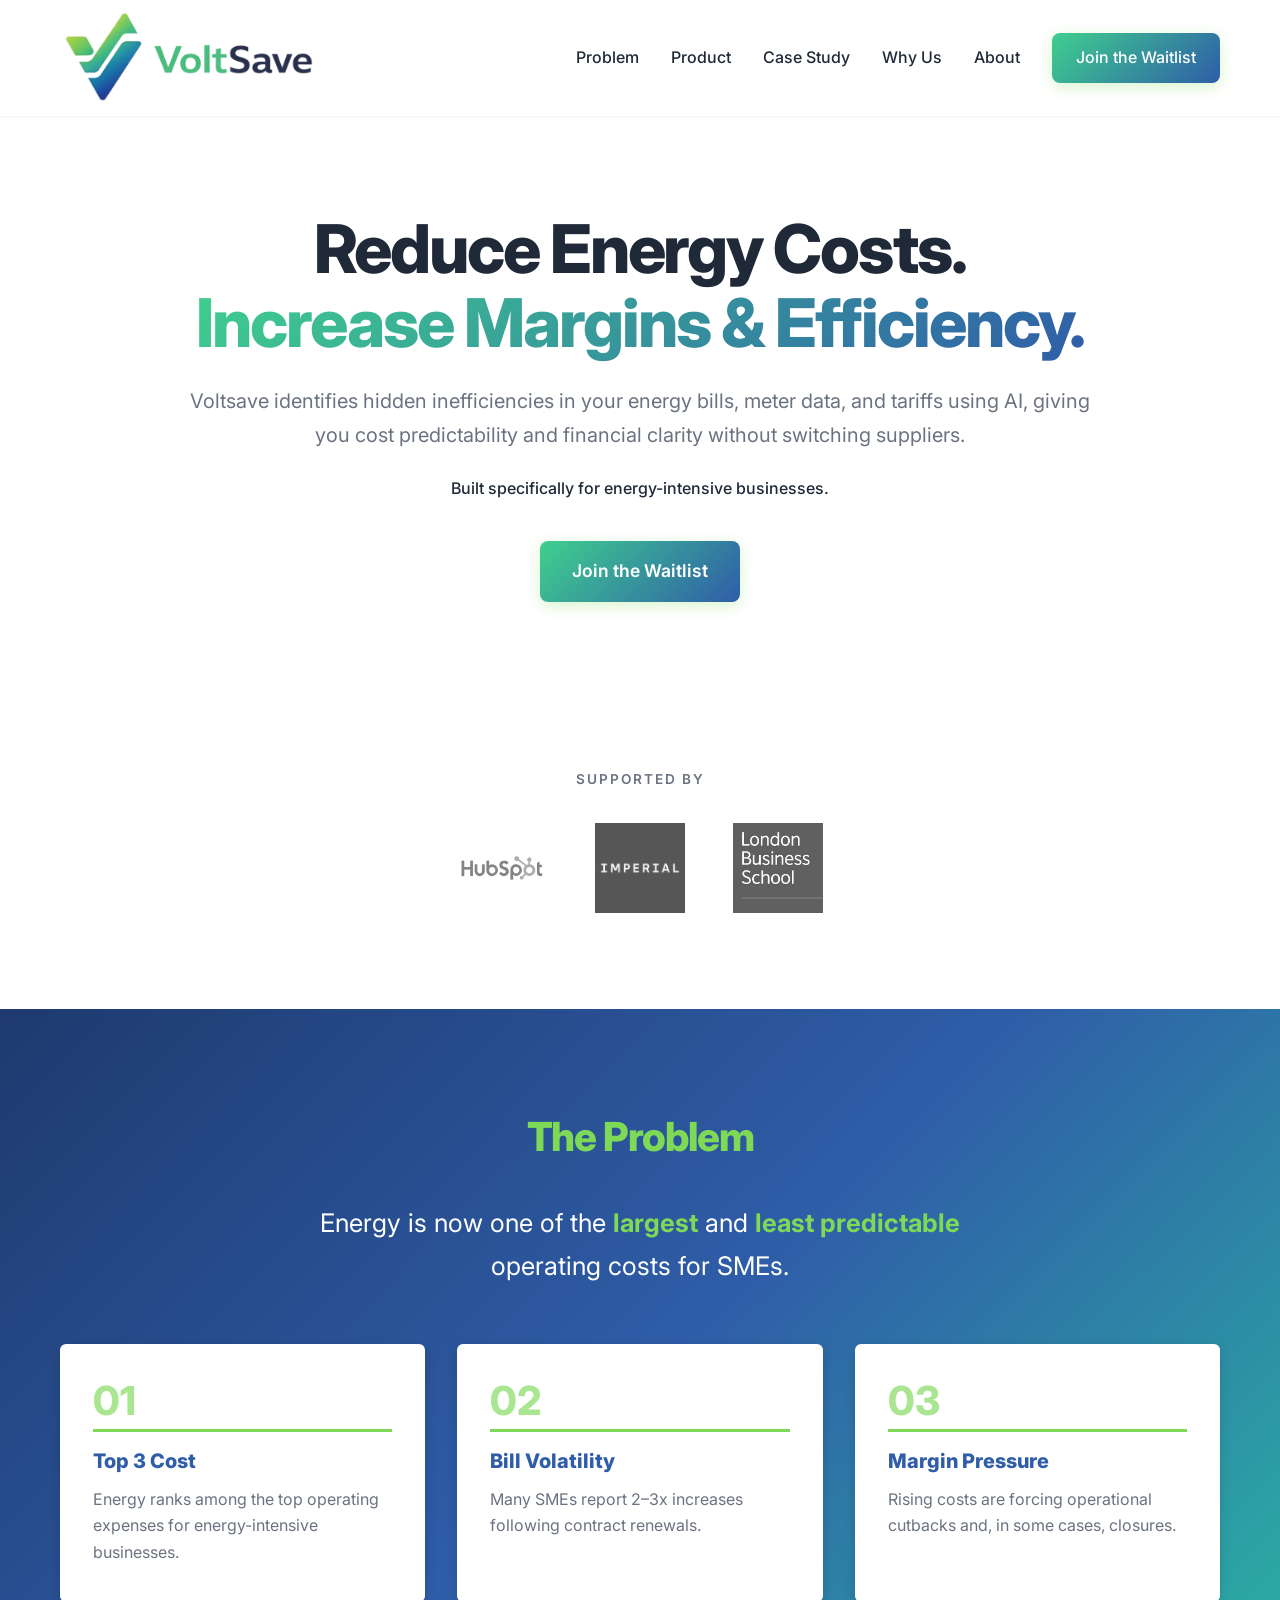
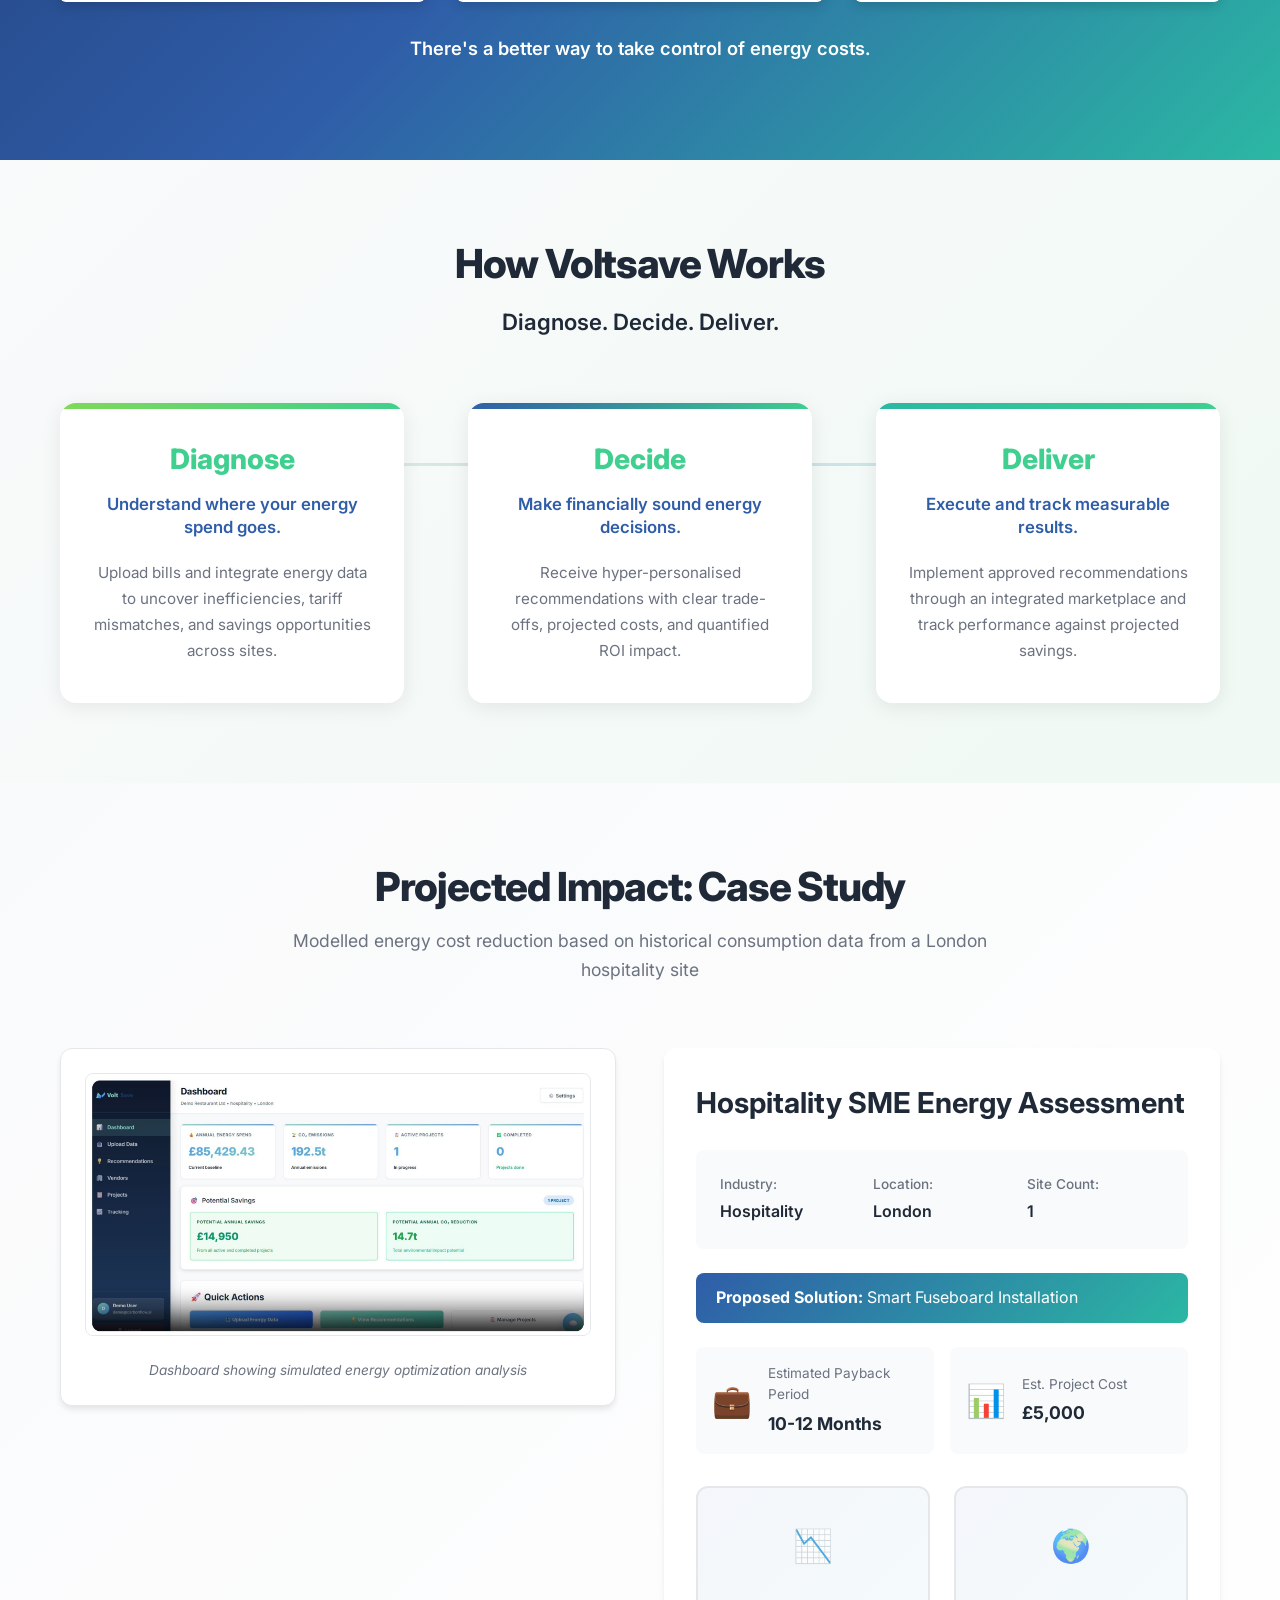
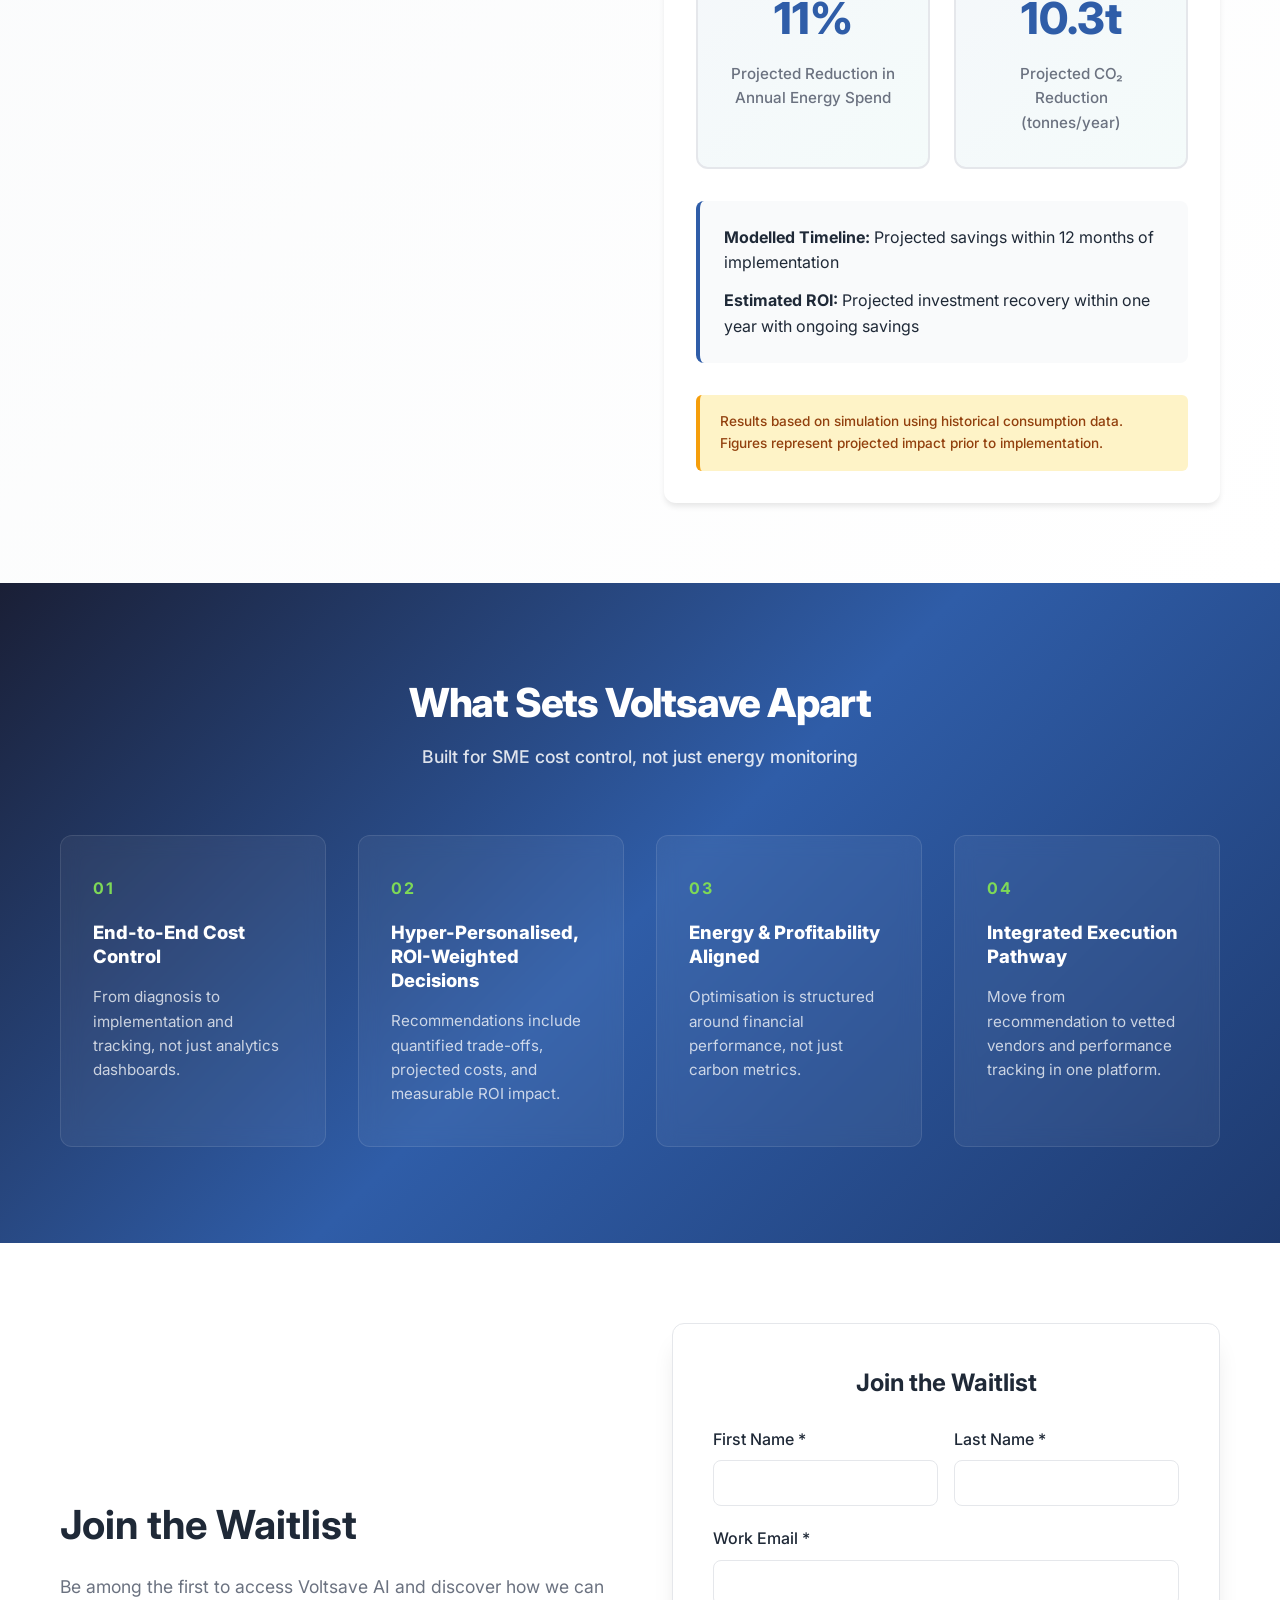
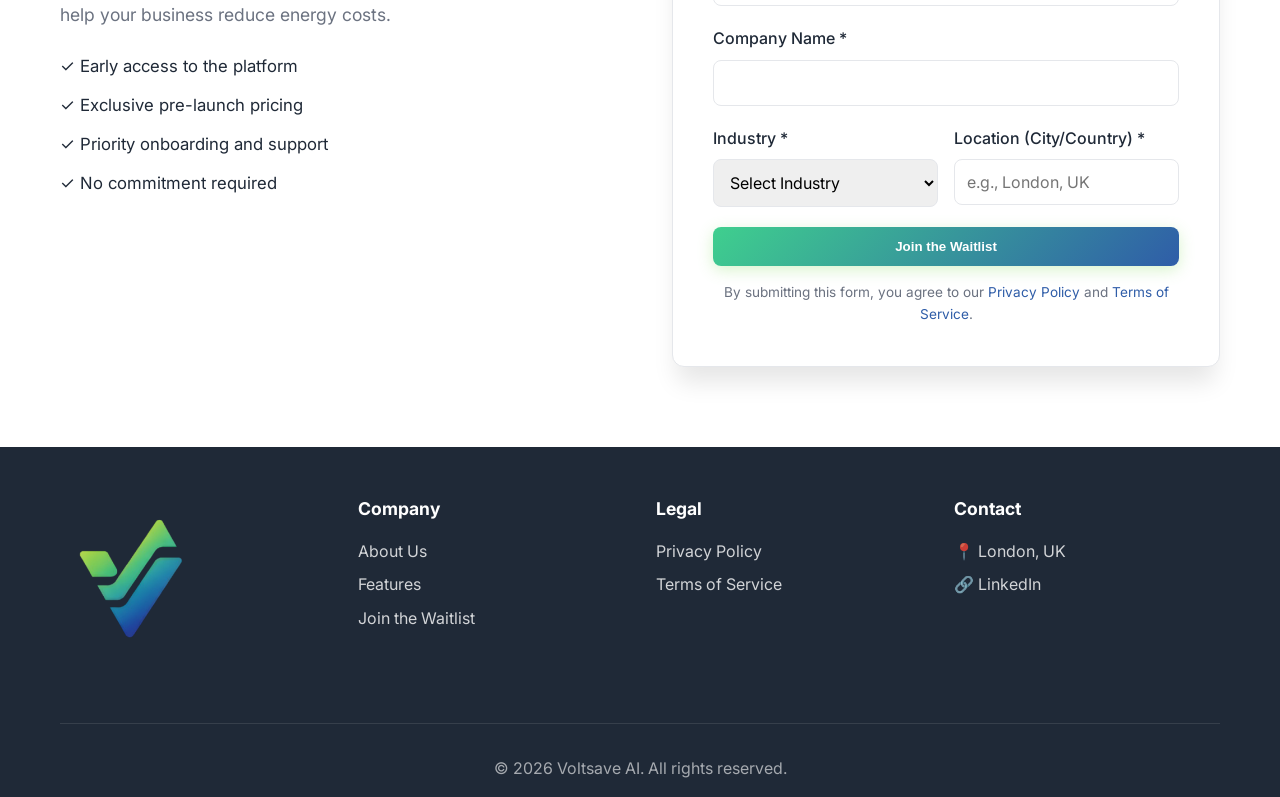
==== commit 6b1aab0b: "Update hero section text to include 'using AI'" ====
--- a/index.html
+++ b/index.html
@@ -49,7 +49,7 @@
                         Reduce Energy Costs. <span class="gradient-text">Increase Margins & Efficiency.</span>
                     </h1>
                     <p class="hero-subtitle">
-                        Voltsave identifies hidden inefficiencies in your energy bills, meter data, and tariffs, giving you cost predictability and financial clarity without switching suppliers.
+                        Voltsave identifies hidden inefficiencies in your energy bills, meter data, and tariffs using AI, giving you cost predictability and financial clarity without switching suppliers.
                     </p>
                     <p class="hero-positioning">Built specifically for energy-intensive businesses.</p>
                     <div class="hero-cta">
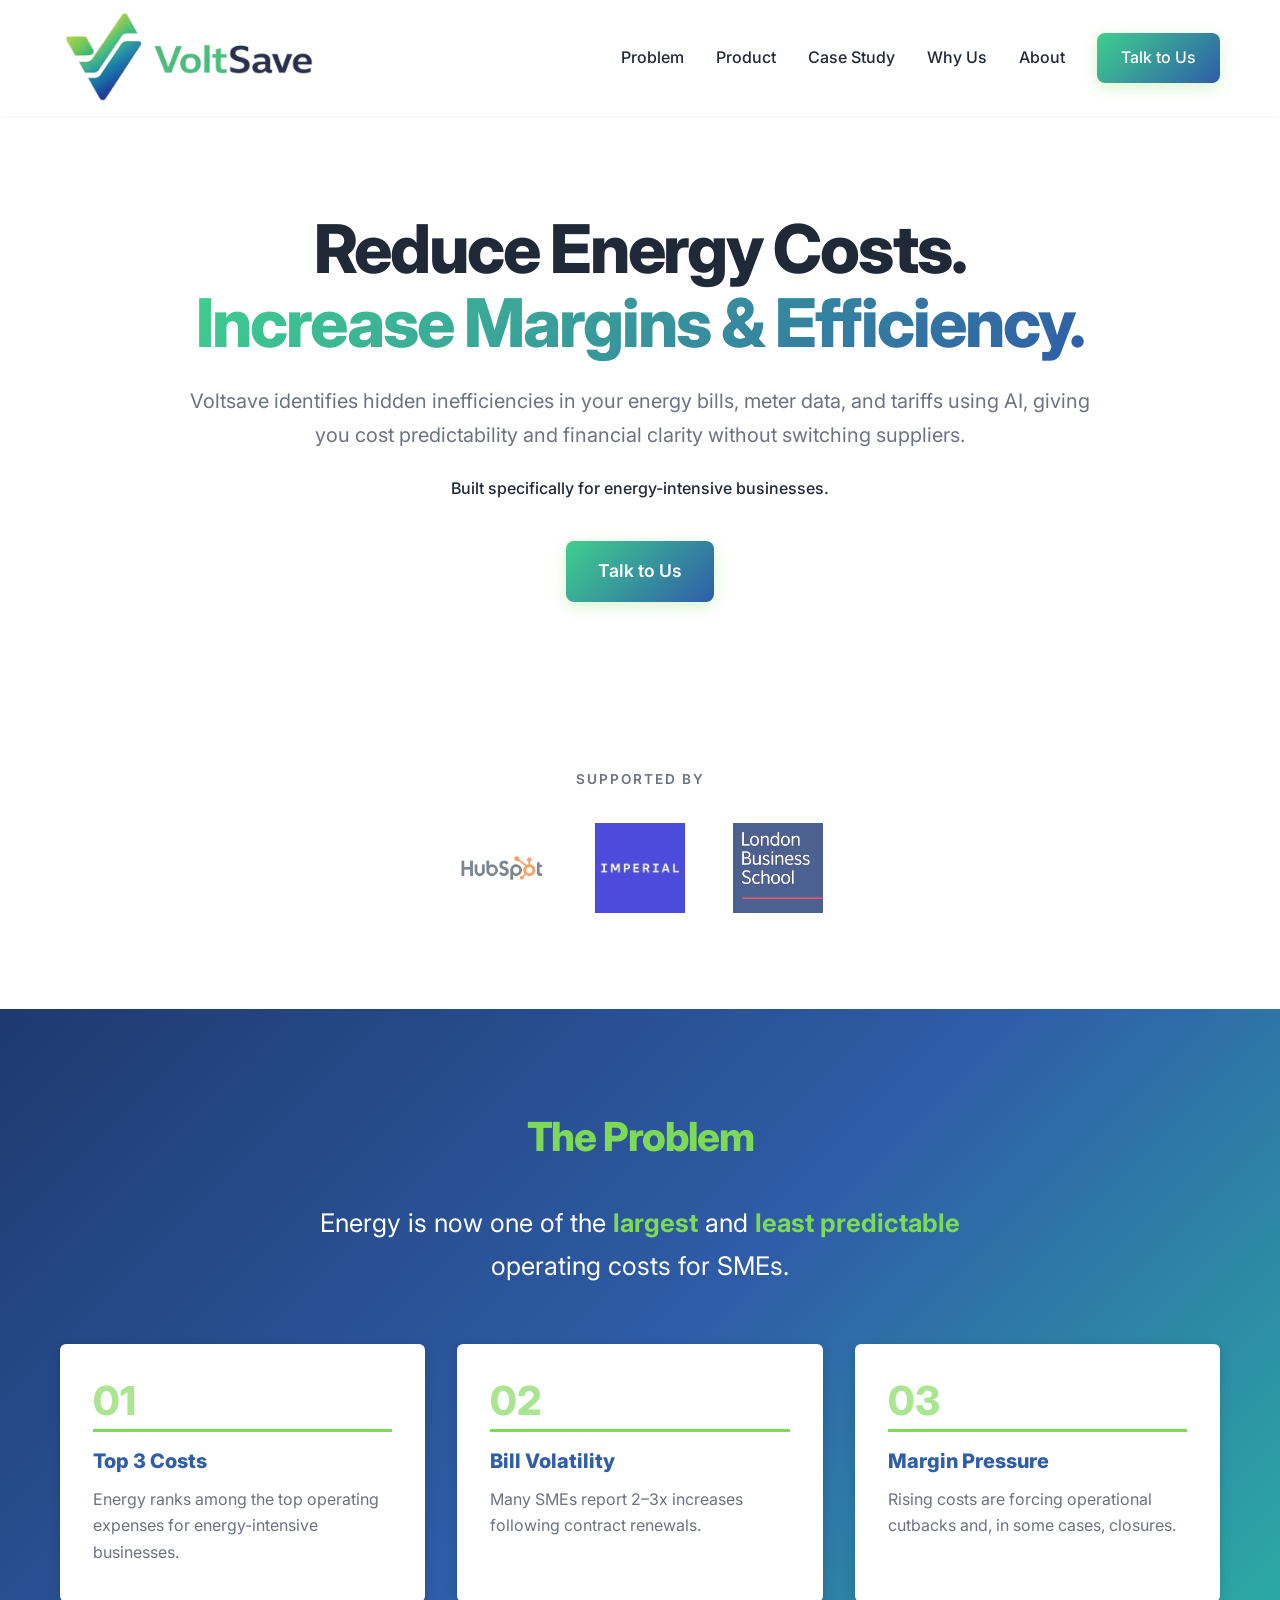
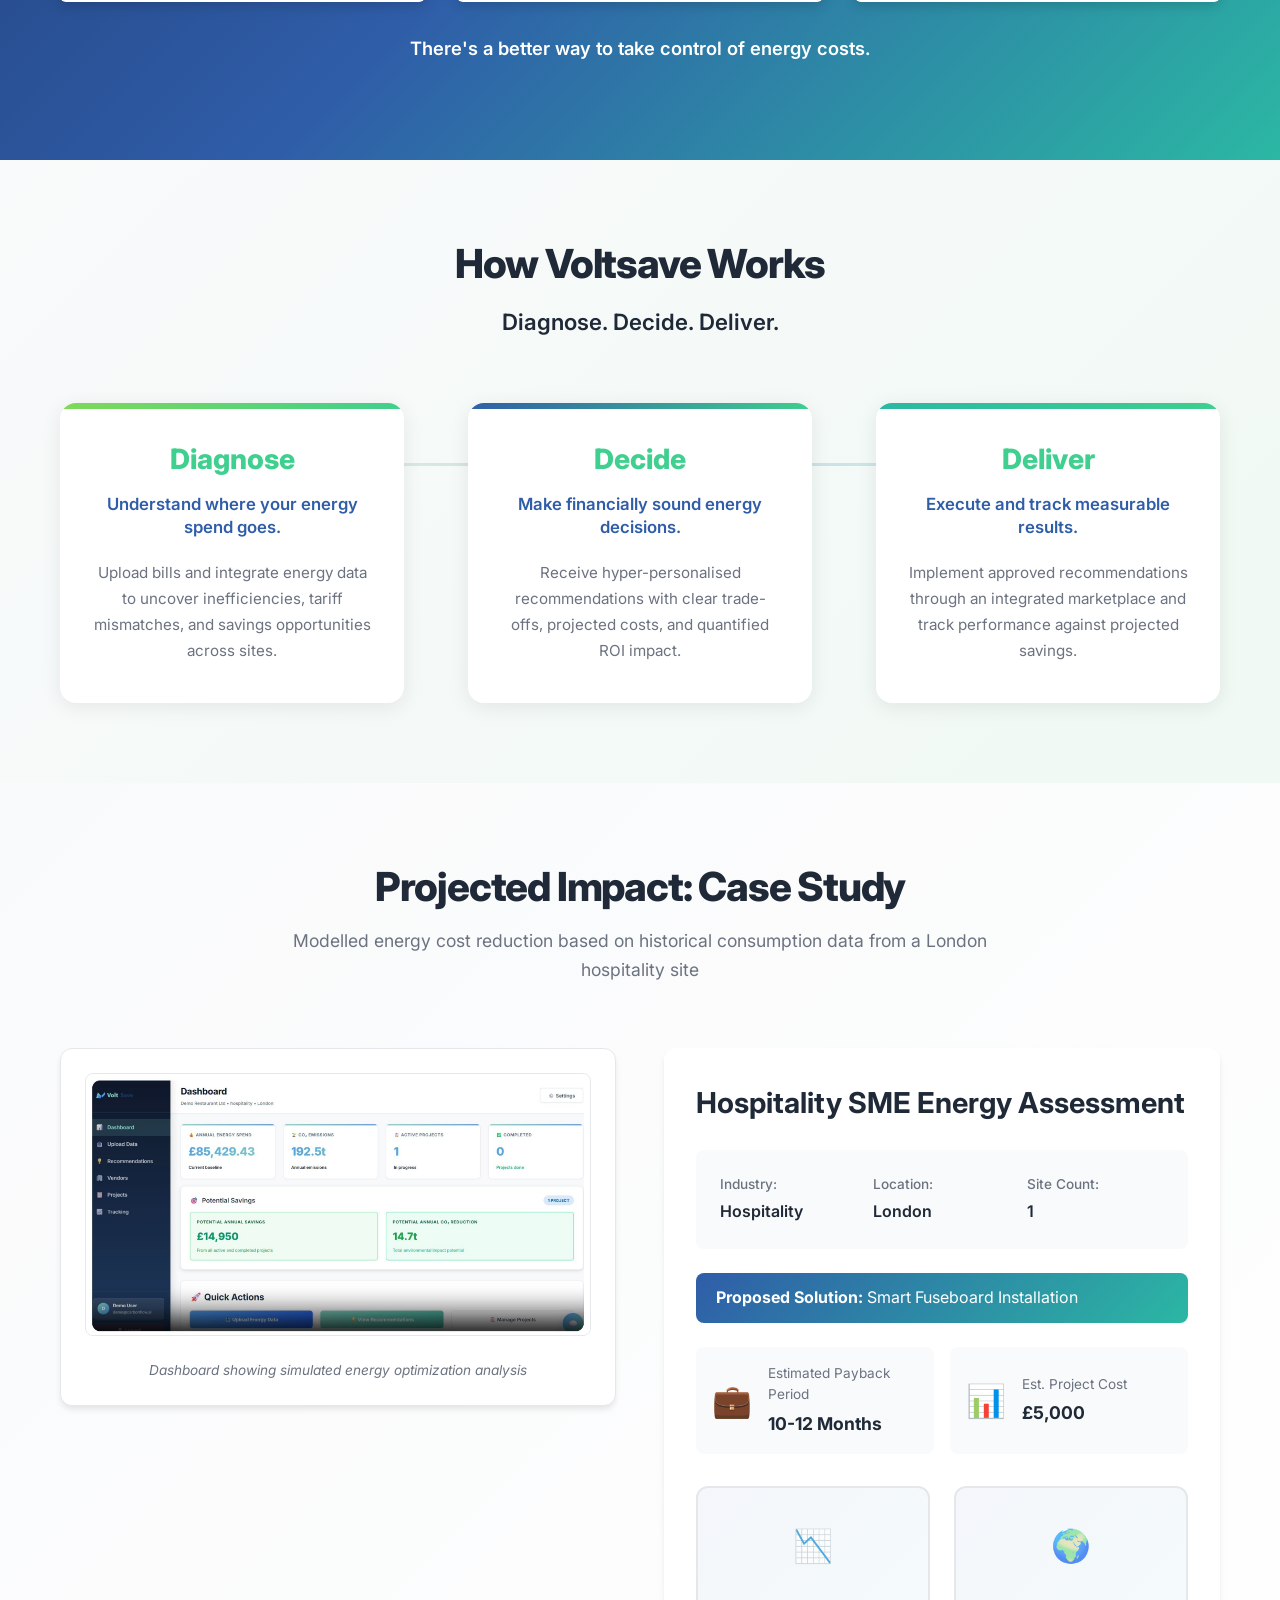
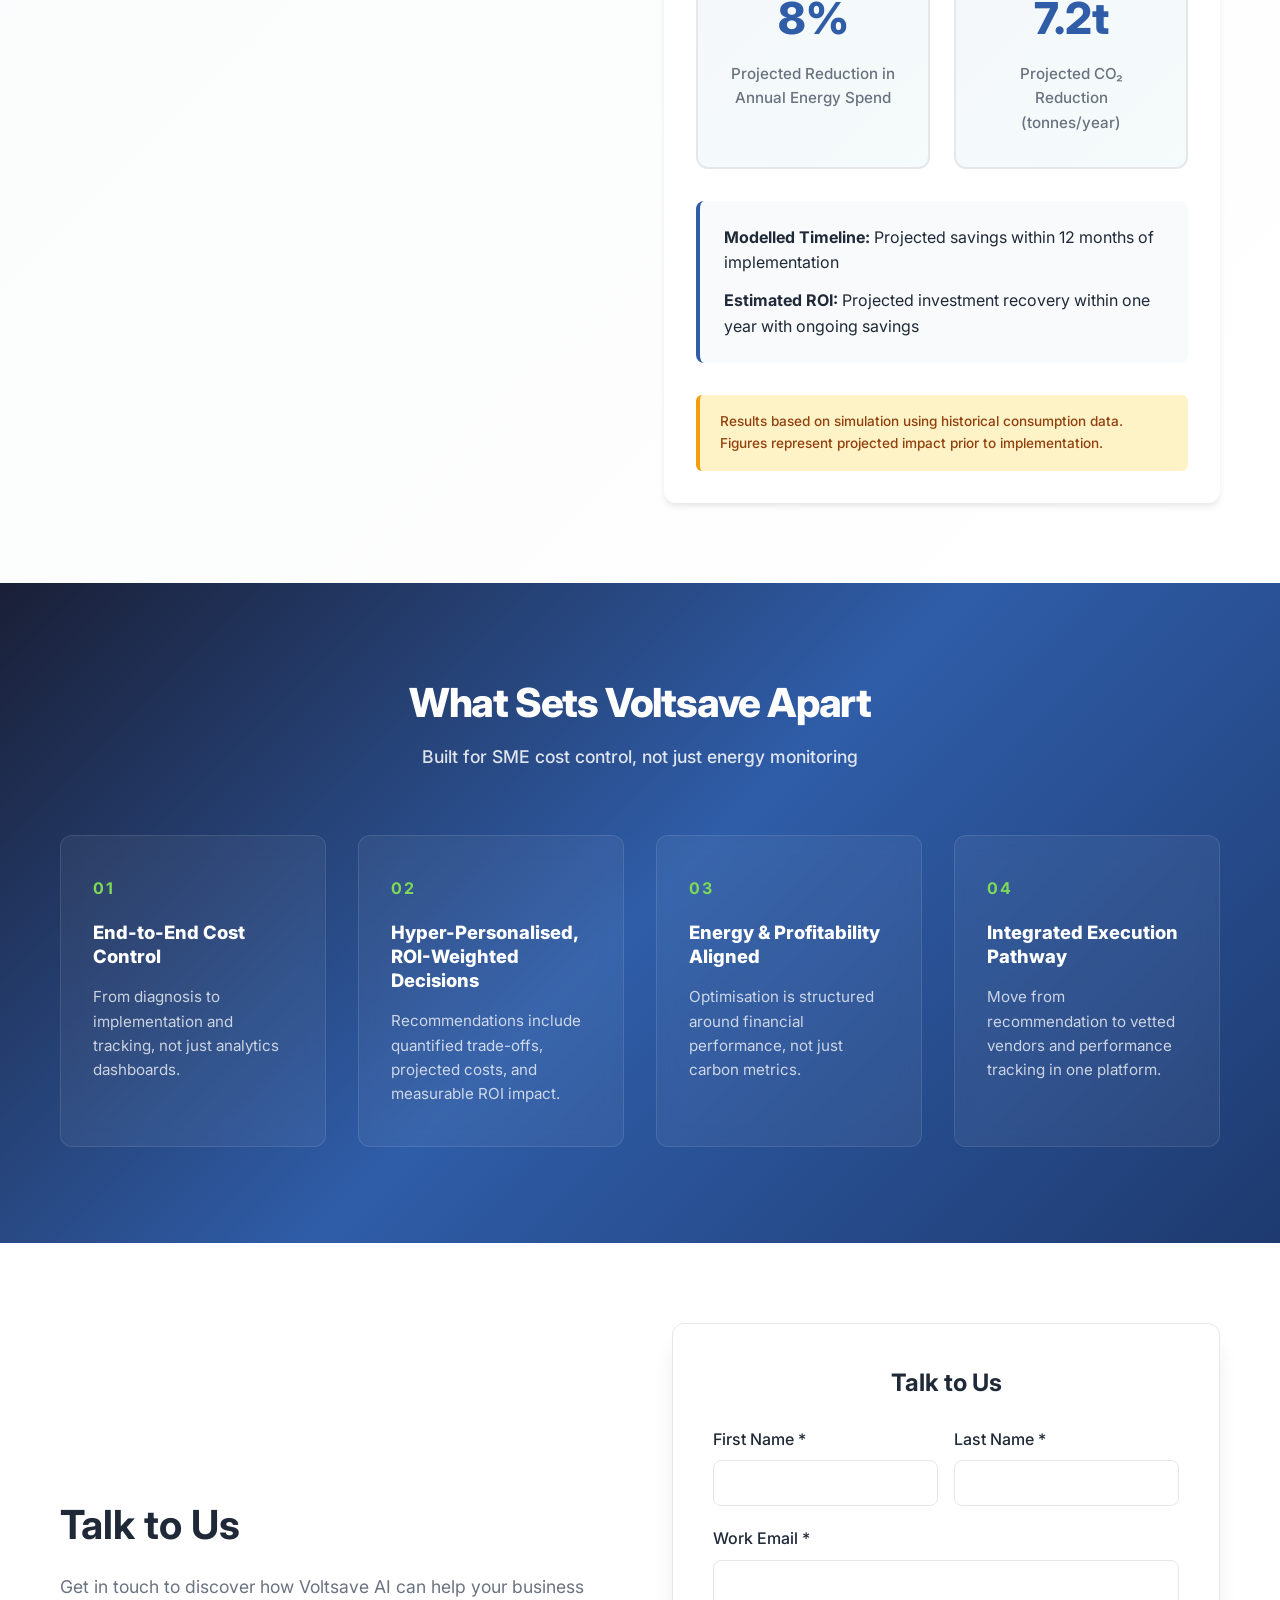
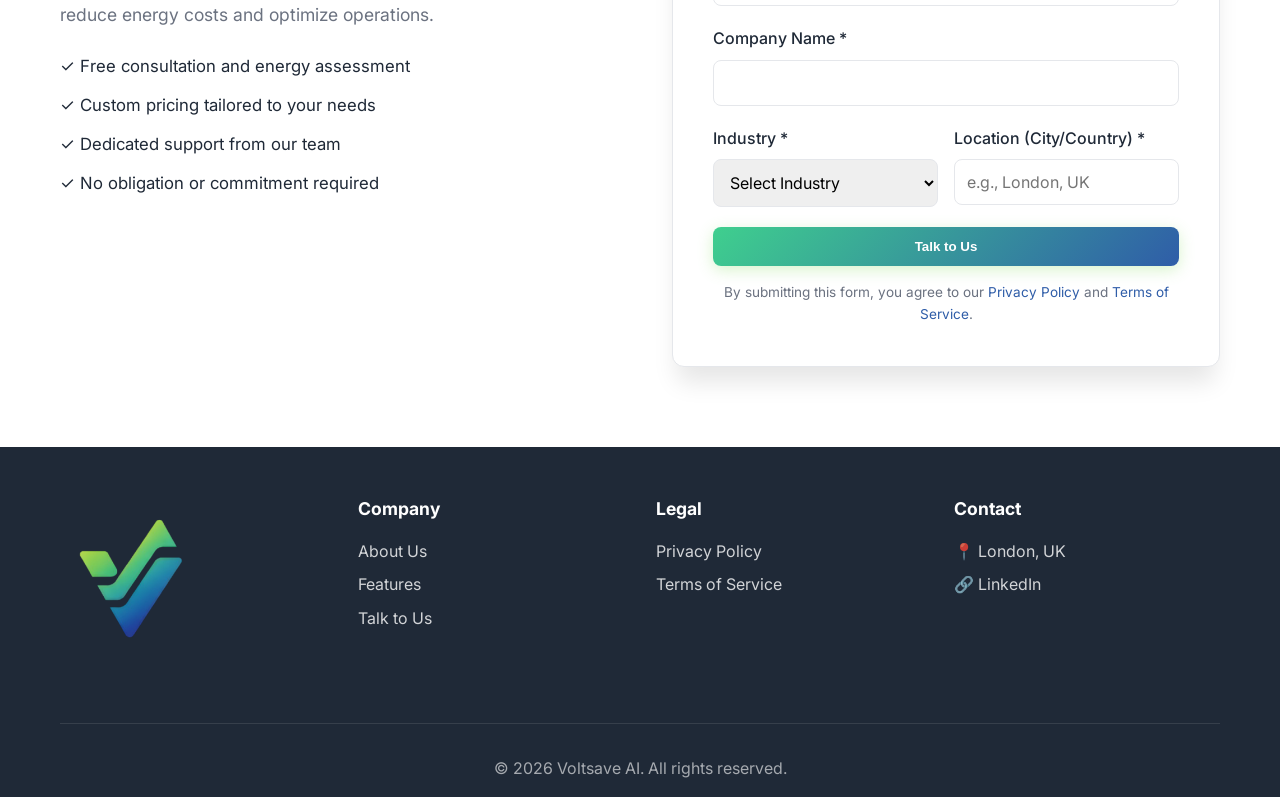
==== commit 870a3611: "Update CTA from 'Join the Waitlist' to 'Talk to Us' and refine messaging" ====
--- a/index.html
+++ b/index.html
@@ -24,7 +24,7 @@
                     <a href="#case-study">Case Study</a>
                     <a href="#benefits">Why Us</a>
                     <a href="about.html">About</a>
-                    <a href="#demo" class="btn-primary">Join the Waitlist</a>
+                    <a href="#demo" class="btn-primary">Talk to Us</a>
                 </div>
                 <button class="mobile-menu-toggle" aria-label="Toggle menu">
                     <span></span>
@@ -53,7 +53,7 @@
                     </p>
                     <p class="hero-positioning">Built specifically for energy-intensive businesses.</p>
                     <div class="hero-cta">
-                        <a href="#demo" class="btn-primary btn-large">Join the Waitlist</a>
+                        <a href="#demo" class="btn-primary btn-large">Talk to Us</a>
                     </div>
                 </div>
             </div>
@@ -86,7 +86,7 @@
             <div class="problem-grid">
                 <div class="problem-column">
                     <div class="problem-number">01</div>
-                    <h3 class="problem-heading">Top 3 Cost</h3>
+                    <h3 class="problem-heading">Top 3 Costs</h3>
                     <p class="problem-text">Energy ranks among the top operating expenses for energy-intensive businesses.</p>
                 </div>
                 <div class="problem-column">
@@ -249,18 +249,18 @@
         <div class="container">
             <div class="demo-content">
                 <div class="demo-text">
-                    <h2>Join the Waitlist</h2>
-                    <p>Be among the first to access Voltsave AI and discover how we can help your business reduce energy costs.</p>
+                    <h2>Talk to Us</h2>
+                    <p>Get in touch to discover how Voltsave AI can help your business reduce energy costs and optimize operations.</p>
                     <ul class="demo-benefits">
-                        <li>✓ Early access to the platform</li>
-                        <li>✓ Exclusive pre-launch pricing</li>
-                        <li>✓ Priority onboarding and support</li>
-                        <li>✓ No commitment required</li>
+                        <li>✓ Free consultation and energy assessment</li>
+                        <li>✓ Custom pricing tailored to your needs</li>
+                        <li>✓ Dedicated support from our team</li>
+                        <li>✓ No obligation or commitment required</li>
                     </ul>
                 </div>
                 <div class="demo-form-container">
                     <form id="demoForm" class="demo-form">
-                        <h3>Join the Waitlist</h3>
+                        <h3>Talk to Us</h3>
                         <div class="form-row">
                             <div class="form-group">
                                 <label for="firstName">First Name *</label>
@@ -304,7 +304,7 @@
                                 <input type="text" id="location" name="location" placeholder="e.g., London, UK" required>
                             </div>
                         </div>
-                        <button type="submit" class="btn-primary btn-full">Join the Waitlist</button>
+                        <button type="submit" class="btn-primary btn-full">Talk to Us</button>
                         <p class="form-disclaimer">
                             By submitting this form, you agree to our <a href="privacy.html">Privacy Policy</a> and <a href="terms.html">Terms of Service</a>.
                         </p>
@@ -328,7 +328,7 @@
                     <ul>
                         <li><a href="about.html">About Us</a></li>
                         <li><a href="#features">Features</a></li>
-                        <li><a href="#demo">Join the Waitlist</a></li>
+                        <li><a href="#demo">Talk to Us</a></li>
                     </ul>
                 </div>
                 <div class="footer-section">
--- a/styles.css
+++ b/styles.css
@@ -325,7 +325,7 @@
     width: auto;
     height: auto;
     object-fit: contain;
-    filter: grayscale(100%);
+    filter: grayscale(0%);
     transition: filter 0.3s ease;
 }
 
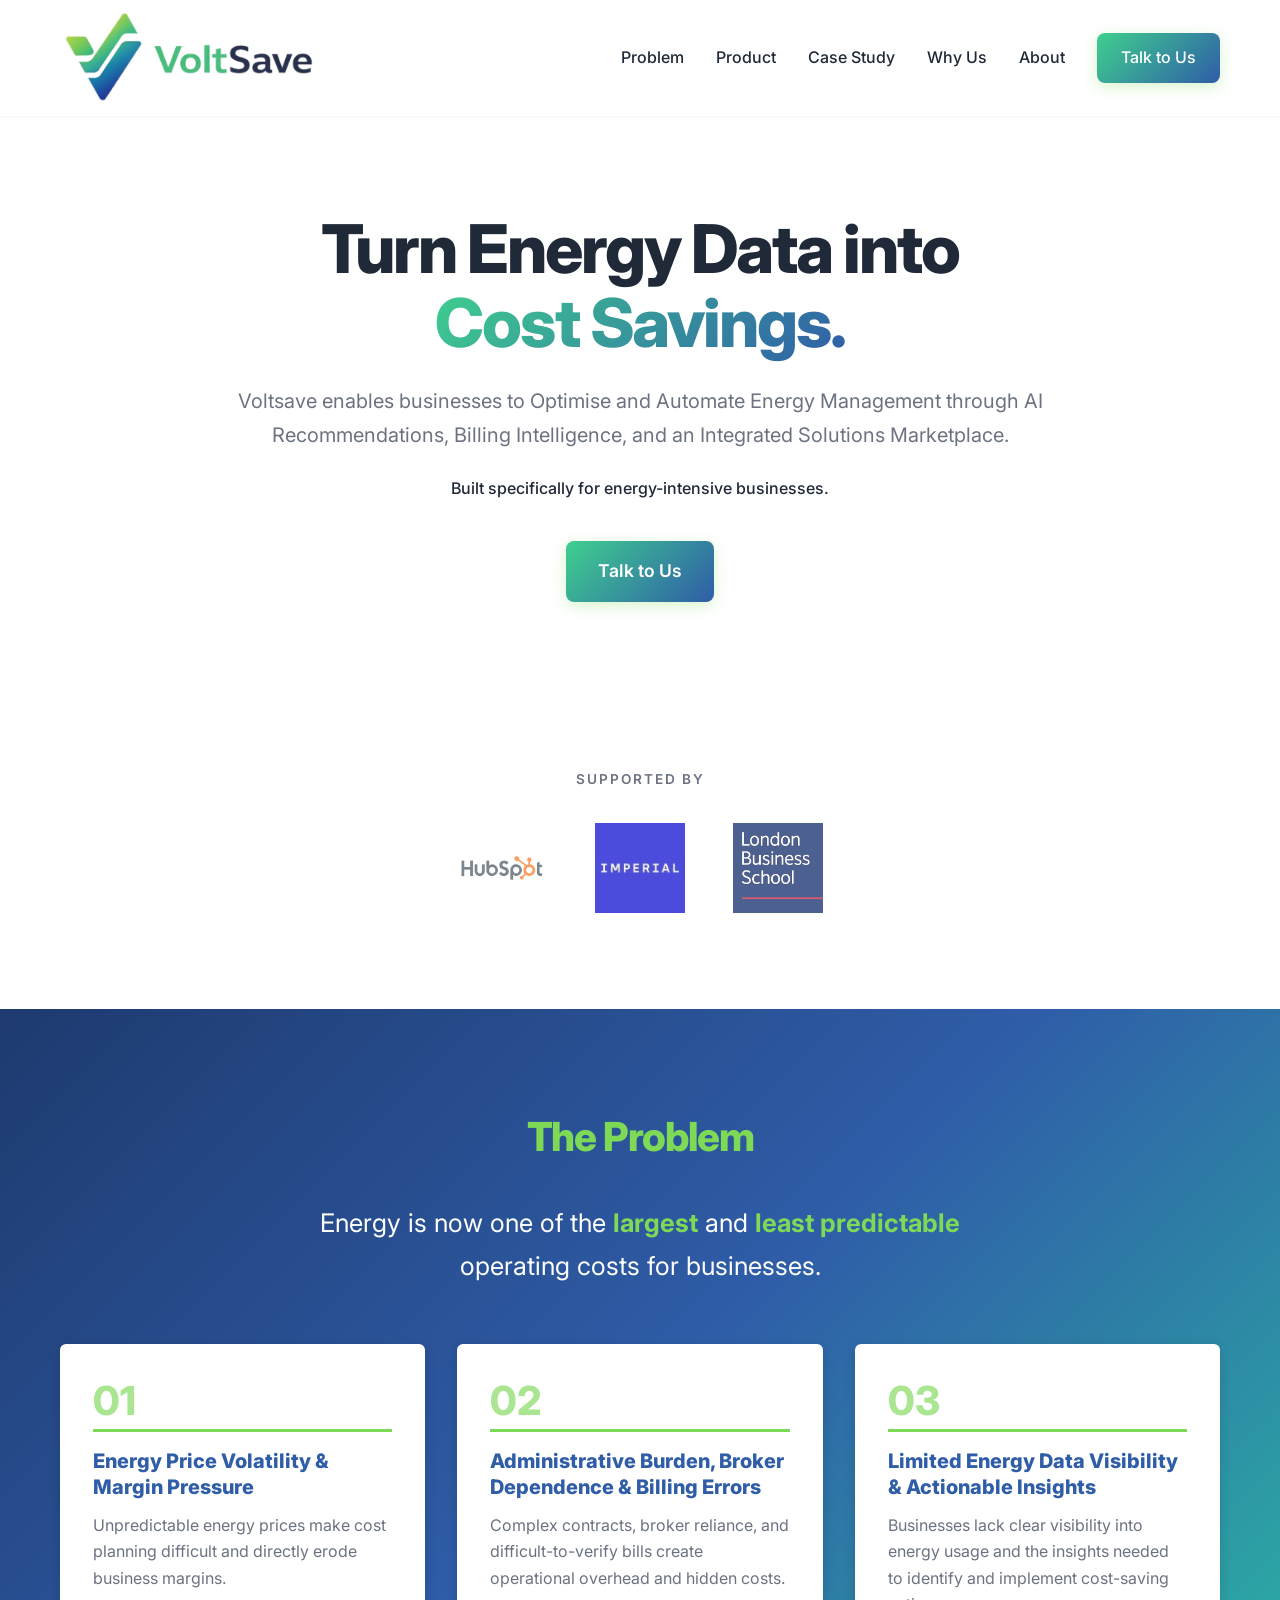
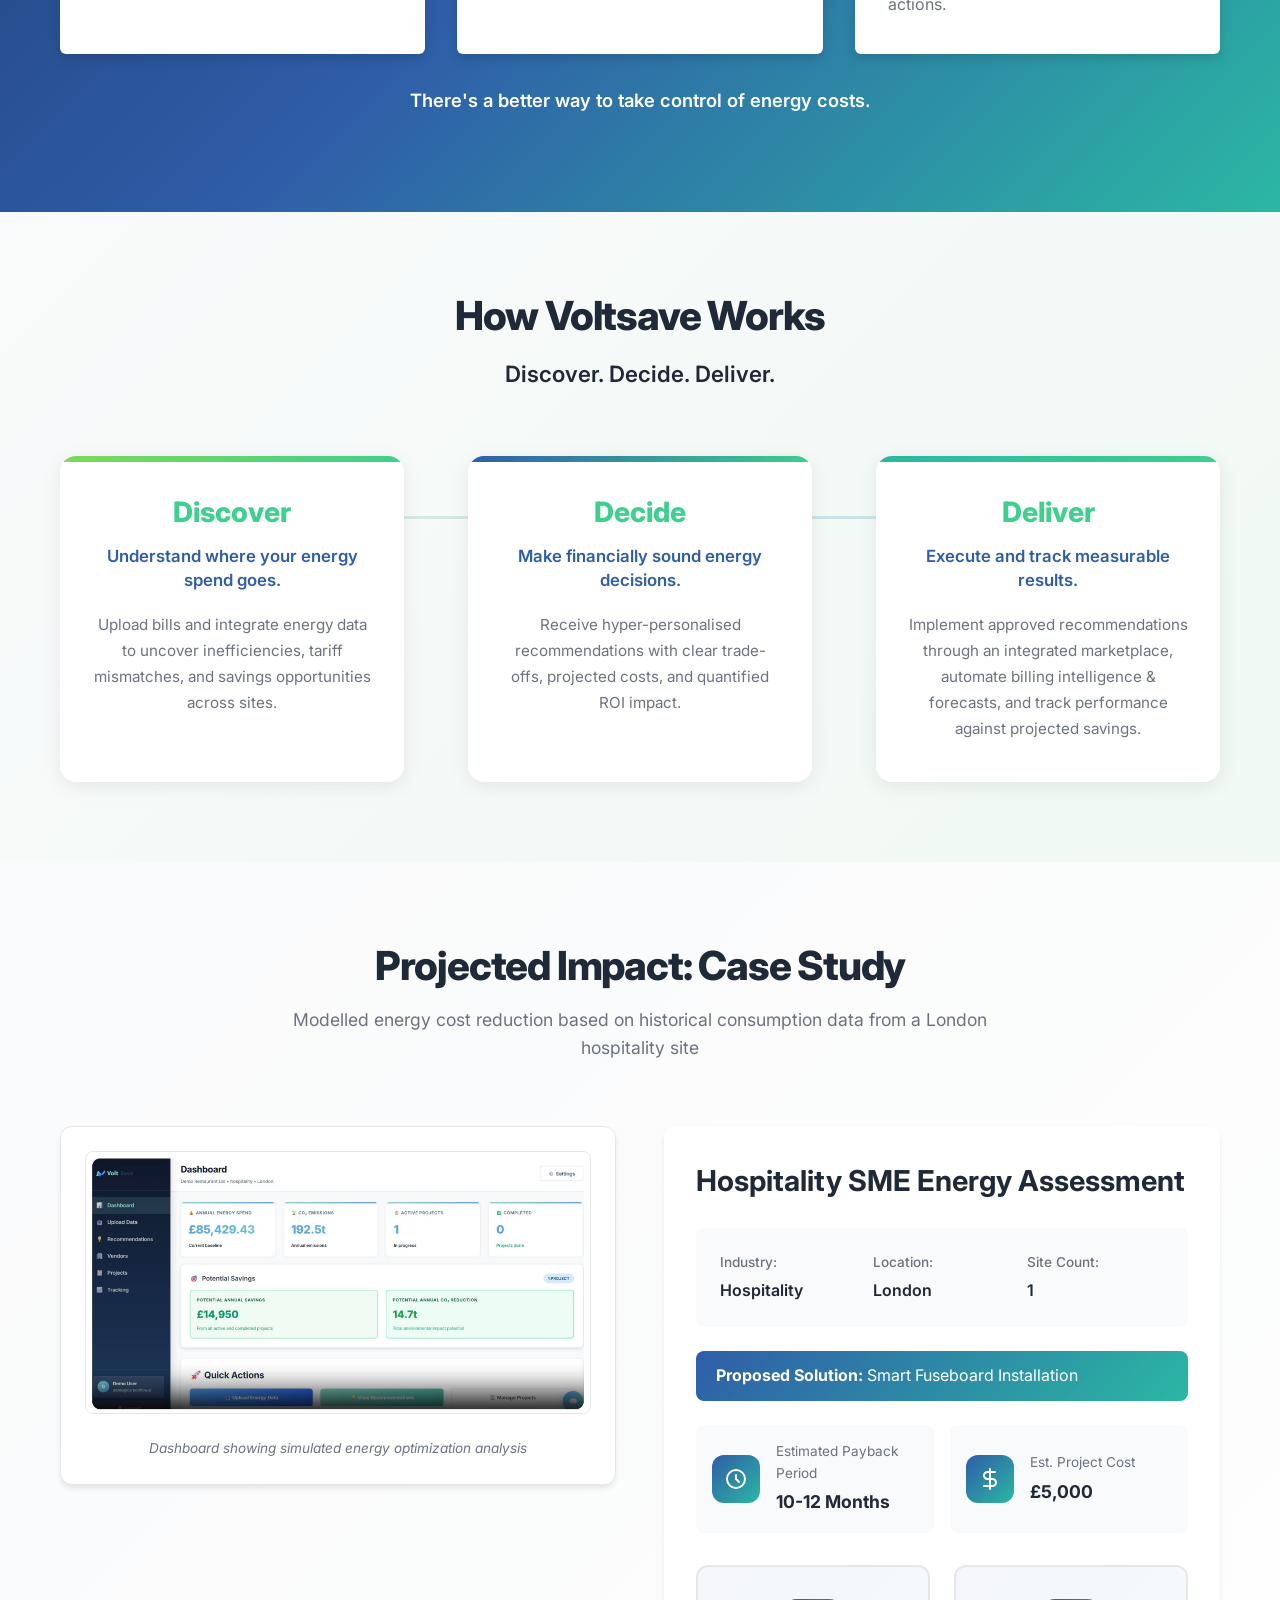
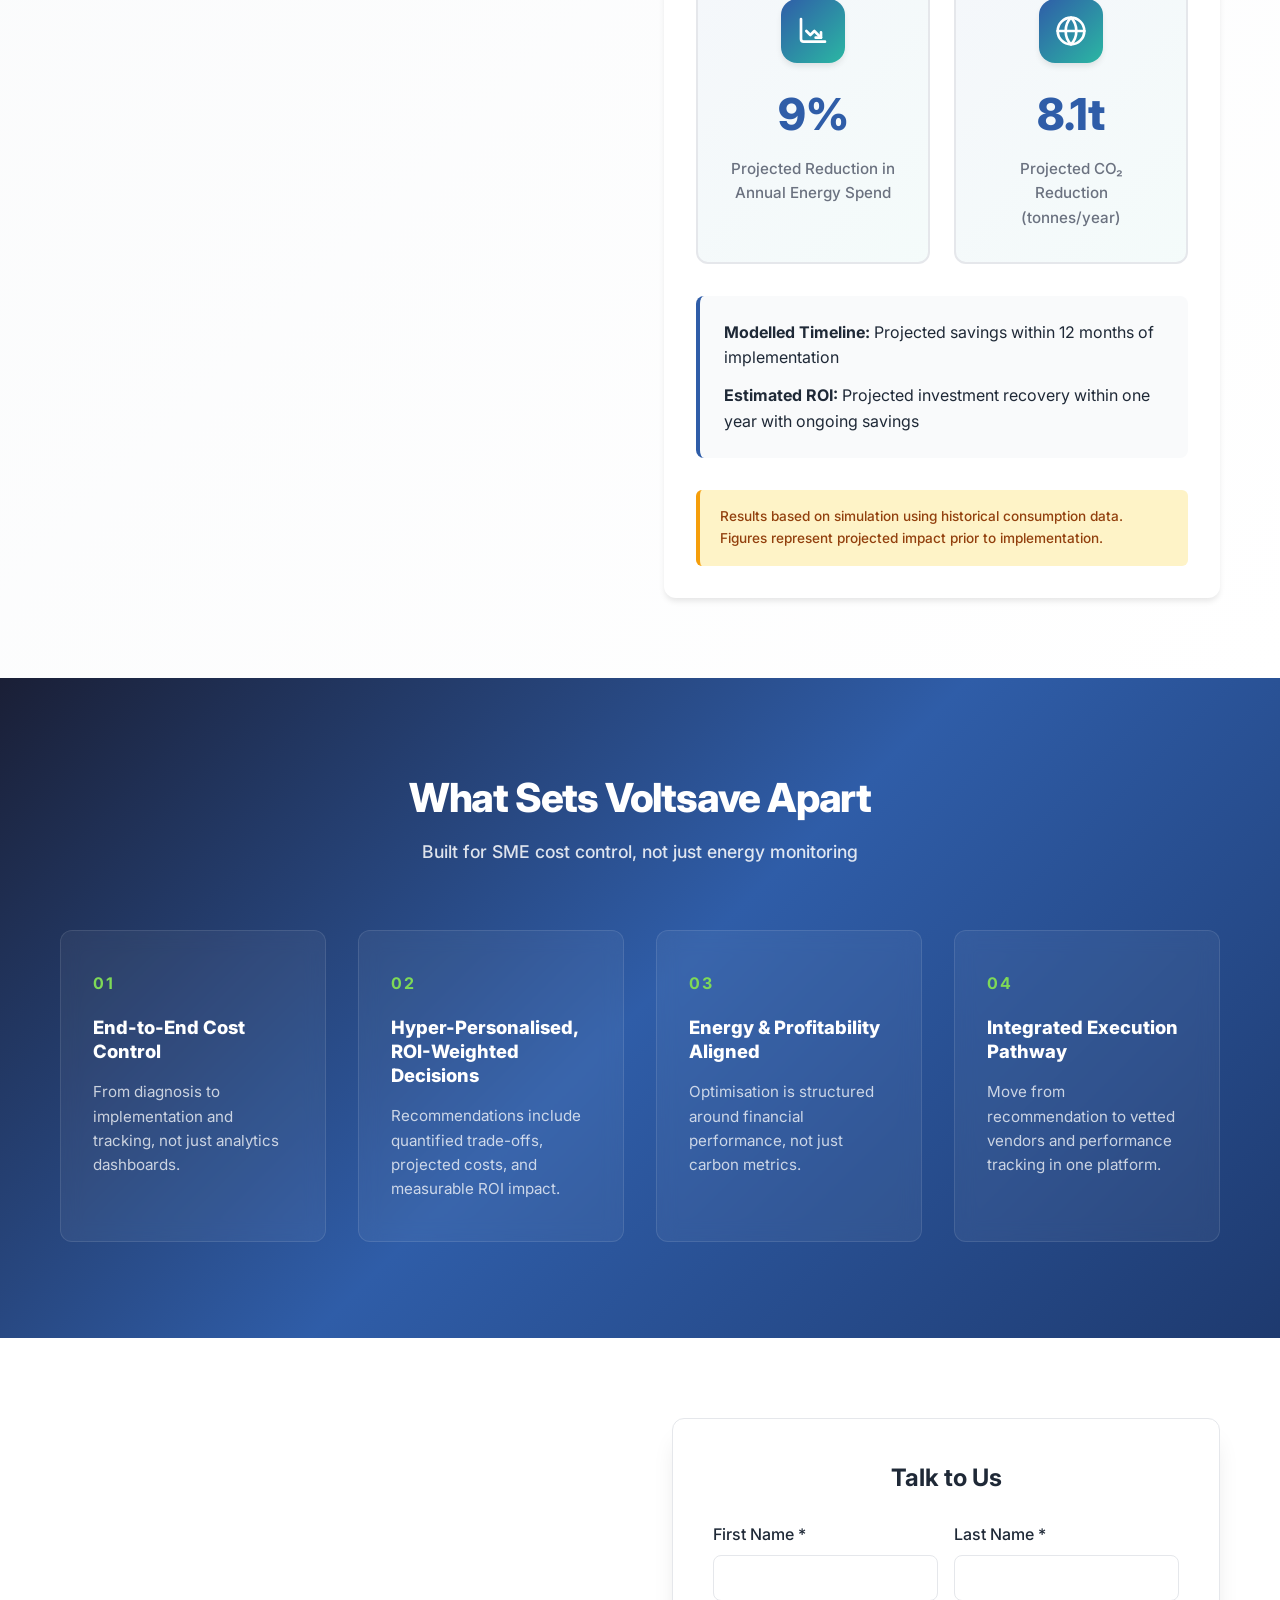
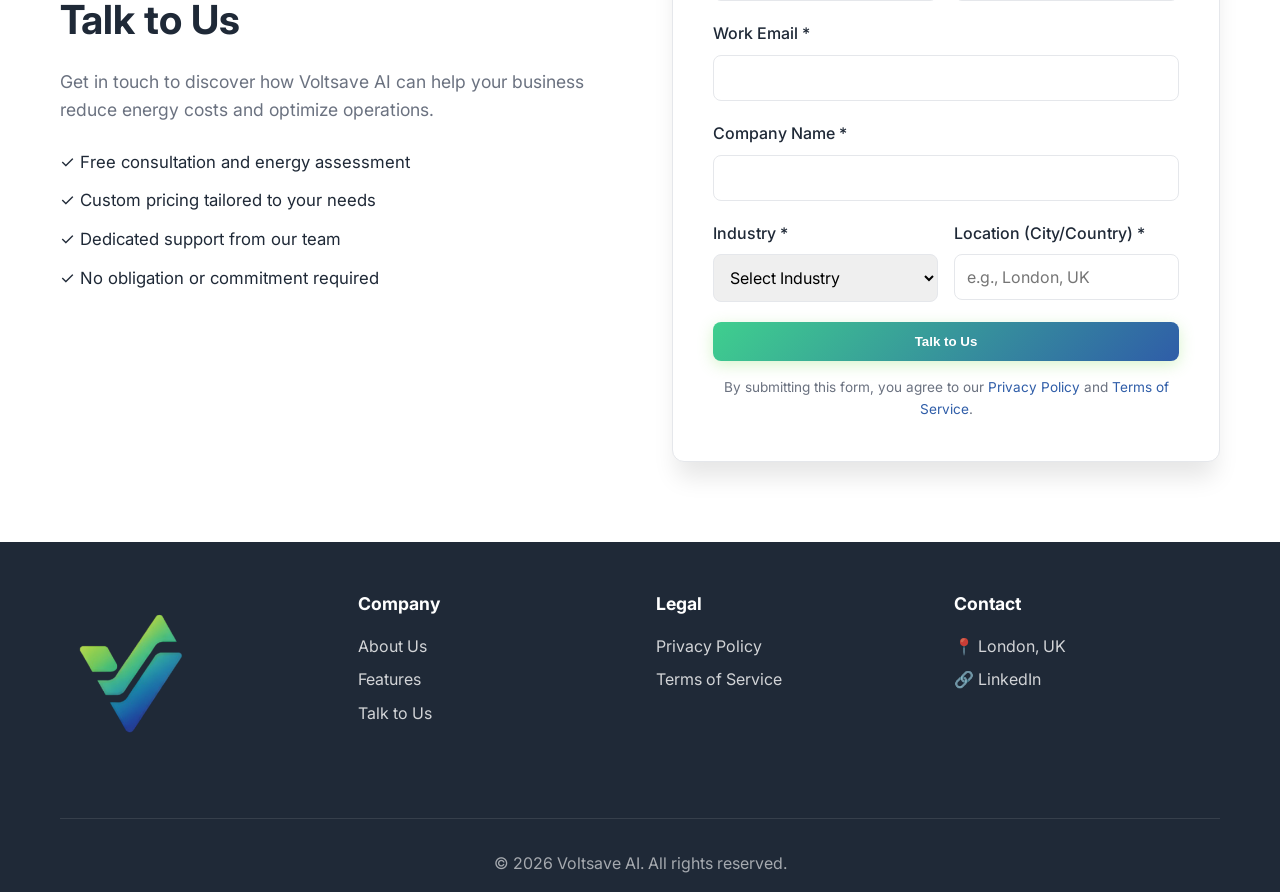
==== commit b3d1b59d: "Update hero title, improve content clarity, add canonical tags for SEO, and redesign icons with prof" ====
--- a/index.html
+++ b/index.html
@@ -4,6 +4,20 @@
     <meta charset="UTF-8">
     <meta name="viewport" content="width=device-width, initial-scale=1.0">
     <meta name="description" content="Voltsave AI - Smart energy management for UK & EU SMEs. Reduce energy costs with AI-powered insights.">
+    <link rel="canonical" href="https://www.voltsaveai.com/" />
+    
+    <!-- Google Search Console Verification -->
+    <meta name="google-site-verification" content="your-google-site-verification-code" />
+    
+    <!-- Google Analytics (GA4) -->
+    <script async src="https://www.googletagmanager.com/gtag/js?id=G-XXXXXXXXXX"></script>
+    <script>
+        window.dataLayer = window.dataLayer || [];
+        function gtag(){dataLayer.push(arguments);}
+        gtag('js', new Date());
+        gtag('config', 'G-XXXXXXXXXX');
+    </script>
+    
     <title>Voltsave AI - Smart Energy Management for SMEs</title>
     <link rel="stylesheet" href="styles.css">
     <link rel="preconnect" href="https://fonts.googleapis.com">
@@ -46,10 +60,10 @@
             <div class="hero-grid">
                 <div class="hero-content">
                     <h1 class="hero-title">
-                        Reduce Energy Costs. <span class="gradient-text">Increase Margins & Efficiency.</span>
+                        Turn Energy Data into <br><span class="gradient-text">Cost Savings.</span>
                     </h1>
                     <p class="hero-subtitle">
-                        Voltsave identifies hidden inefficiencies in your energy bills, meter data, and tariffs using AI, giving you cost predictability and financial clarity without switching suppliers.
+                        Voltsave enables businesses to Optimise and Automate Energy Management through AI Recommendations, Billing Intelligence, and an Integrated Solutions Marketplace.
                     </p>
                     <p class="hero-positioning">Built specifically for energy-intensive businesses.</p>
                     <div class="hero-cta">
@@ -81,23 +95,23 @@
         <div class="container">
             <h2 class="problem-title">The Problem</h2>
             <p class="problem-intro">
-                Energy is now one of the <strong>largest</strong> and <strong>least predictable</strong> operating costs for SMEs.
+                Energy is now one of the <strong>largest</strong> and <strong>least predictable</strong> operating costs for businesses.
             </p>
             <div class="problem-grid">
                 <div class="problem-column">
                     <div class="problem-number">01</div>
-                    <h3 class="problem-heading">Top 3 Costs</h3>
-                    <p class="problem-text">Energy ranks among the top operating expenses for energy-intensive businesses.</p>
+                    <h3 class="problem-heading">Energy Price Volatility & Margin Pressure</h3>
+                    <p class="problem-text">Unpredictable energy prices make cost planning difficult and directly erode business margins.</p>
                 </div>
                 <div class="problem-column">
                     <div class="problem-number">02</div>
-                    <h3 class="problem-heading">Bill Volatility</h3>
-                    <p class="problem-text">Many SMEs report 2–3x increases following contract renewals.</p>
+                    <h3 class="problem-heading">Administrative Burden, Broker Dependence & Billing Errors</h3>
+                    <p class="problem-text">Complex contracts, broker reliance, and difficult-to-verify bills create operational overhead and hidden costs.</p>
                 </div>
                 <div class="problem-column">
                     <div class="problem-number">03</div>
-                    <h3 class="problem-heading">Margin Pressure</h3>
-                    <p class="problem-text">Rising costs are forcing operational cutbacks and, in some cases, closures.</p>
+                    <h3 class="problem-heading">Limited Energy Data Visibility & Actionable Insights</h3>
+                    <p class="problem-text">Businesses lack clear visibility into energy usage and the insights needed to identify and implement cost-saving actions.</p>
                 </div>
             </div>
             <p class="problem-transition">There's a better way to take control of energy costs.</p>
@@ -109,12 +123,12 @@
         <div class="container">
             <div class="section-header">
                 <h2>How Voltsave Works</h2>
-                <p class="how-subtitle">Diagnose. Decide. Deliver.</p>
+                <p class="how-subtitle">Discover. Decide. Deliver.</p>
             </div>
             <div class="how-it-works-grid">
                 <div class="work-step" data-aos="fade-up" data-aos-delay="0">
                     <div class="step-content">
-                        <h3 class="step-title">Diagnose</h3>
+                        <h3 class="step-title">Discover</h3>
                         <p class="step-tagline">Understand where your energy spend goes.</p>
                         <p class="step-description">Upload bills and integrate energy data to uncover inefficiencies, tariff mismatches, and savings opportunities across sites.</p>
                     </div>
@@ -130,7 +144,7 @@
                     <div class="step-content">
                         <h3 class="step-title">Deliver</h3>
                         <p class="step-tagline">Execute and track measurable results.</p>
-                        <p class="step-description">Implement approved recommendations through an integrated marketplace and track performance against projected savings.</p>
+                        <p class="step-description">Implement approved recommendations through an integrated marketplace, automate billing intelligence & forecasts, and track performance against projected savings.</p>
                     </div>
                 </div>
             </div>
@@ -173,14 +187,22 @@
                         </div>
                         <div class="solution-details">
                             <div class="detail-item">
-                                <div class="detail-icon">💼</div>
+                                <div class="detail-icon">
+                                    <svg width="24" height="24" viewBox="0 0 24 24" fill="none" xmlns="http://www.w3.org/2000/svg">
+                                        <path d="M12 8V12L15 15M21 12C21 16.9706 16.9706 21 12 21C7.02944 21 3 16.9706 3 12C3 7.02944 7.02944 3 12 3C16.9706 3 21 7.02944 21 12Z" stroke="currentColor" stroke-width="2" stroke-linecap="round" stroke-linejoin="round"/>
+                                    </svg>
+                                </div>
                                 <div>
                                     <div class="detail-label">Estimated Payback Period</div>
                                     <div class="detail-value">10-12 Months</div>
                                 </div>
                             </div>
                             <div class="detail-item">
-                                <div class="detail-icon">📊</div>
+                                <div class="detail-icon">
+                                    <svg width="24" height="24" viewBox="0 0 24 24" fill="none" xmlns="http://www.w3.org/2000/svg">
+                                        <path d="M12 2V22M17 5H9.5C8.57174 5 7.6815 5.36875 7.02513 6.02513C6.36875 6.6815 6 7.57174 6 8.5C6 9.42826 6.36875 10.3185 7.02513 10.9749C7.6815 11.6313 8.57174 12 9.5 12H14.5C15.4283 12 16.3185 12.3687 16.9749 13.0251C17.6313 13.6815 18 14.5717 18 15.5C18 16.4283 17.6313 17.3185 16.9749 17.9749C16.3185 18.6313 15.4283 19 14.5 19H6" stroke="currentColor" stroke-width="2" stroke-linecap="round" stroke-linejoin="round"/>
+                                    </svg>
+                                </div>
                                 <div>
                                     <div class="detail-label">Est. Project Cost</div>
                                     <div class="detail-value">£5,000</div>
@@ -190,12 +212,24 @@
                     </div>
                     <div class="results-grid">
                         <div class="result-card">
-                            <div class="result-icon">📉</div>
+                            <div class="result-icon">
+                                <svg width="32" height="32" viewBox="0 0 24 24" fill="none" xmlns="http://www.w3.org/2000/svg">
+                                    <path d="M3 3V18C3 19.1046 3.89543 20 5 20H21" stroke="currentColor" stroke-width="2" stroke-linecap="round" stroke-linejoin="round"/>
+                                    <path d="M18 17L13 12L10 15L7 12" stroke="currentColor" stroke-width="2" stroke-linecap="round" stroke-linejoin="round"/>
+                                    <path d="M18 17V13M18 17H14" stroke="currentColor" stroke-width="2" stroke-linecap="round" stroke-linejoin="round"/>
+                                </svg>
+                            </div>
                             <div class="result-number" data-count="17" data-suffix="%">0</div>
                             <div class="result-label">Projected Reduction in Annual Energy Spend</div>
                         </div>
                         <div class="result-card">
-                            <div class="result-icon">🌍</div>
+                            <div class="result-icon">
+                                <svg width="32" height="32" viewBox="0 0 24 24" fill="none" xmlns="http://www.w3.org/2000/svg">
+                                    <circle cx="12" cy="12" r="10" stroke="currentColor" stroke-width="2"/>
+                                    <path d="M2 12H22" stroke="currentColor" stroke-width="2" stroke-linecap="round"/>
+                                    <path d="M12 2C14.5 4.5 16 8 16 12C16 16 14.5 19.5 12 22C9.5 19.5 8 16 8 12C8 8 9.5 4.5 12 2Z" stroke="currentColor" stroke-width="2" stroke-linecap="round" stroke-linejoin="round"/>
+                                </svg>
+                            </div>
                             <div class="result-number" data-count="14.7" data-suffix="t">0</div>
                             <div class="result-label">Projected CO₂ Reduction (tonnes/year)</div>
                         </div>
--- a/styles.css
+++ b/styles.css
@@ -855,7 +855,20 @@
 }
 
 .detail-icon {
-    font-size: 2rem;
+    width: 48px;
+    height: 48px;
+    display: flex;
+    align-items: center;
+    justify-content: center;
+    background: linear-gradient(135deg, var(--primary-color), var(--primary-light));
+    border-radius: 12px;
+    flex-shrink: 0;
+}
+
+.detail-icon svg {
+    color: white;
+    width: 24px;
+    height: 24px;
 }
 
 .detail-label {
@@ -893,9 +906,21 @@
 }
 
 .result-icon {
-    font-size: 2rem;
-    margin-bottom: 0.75rem;
-    opacity: 0.7;
+    width: 64px;
+    height: 64px;
+    margin: 0 auto 1rem;
+    display: flex;
+    align-items: center;
+    justify-content: center;
+    background: linear-gradient(135deg, var(--primary-color), var(--primary-light));
+    border-radius: 16px;
+    box-shadow: var(--shadow-md);
+}
+
+.result-icon svg {
+    color: white;
+    width: 32px;
+    height: 32px;
 }
 
 .result-number {
